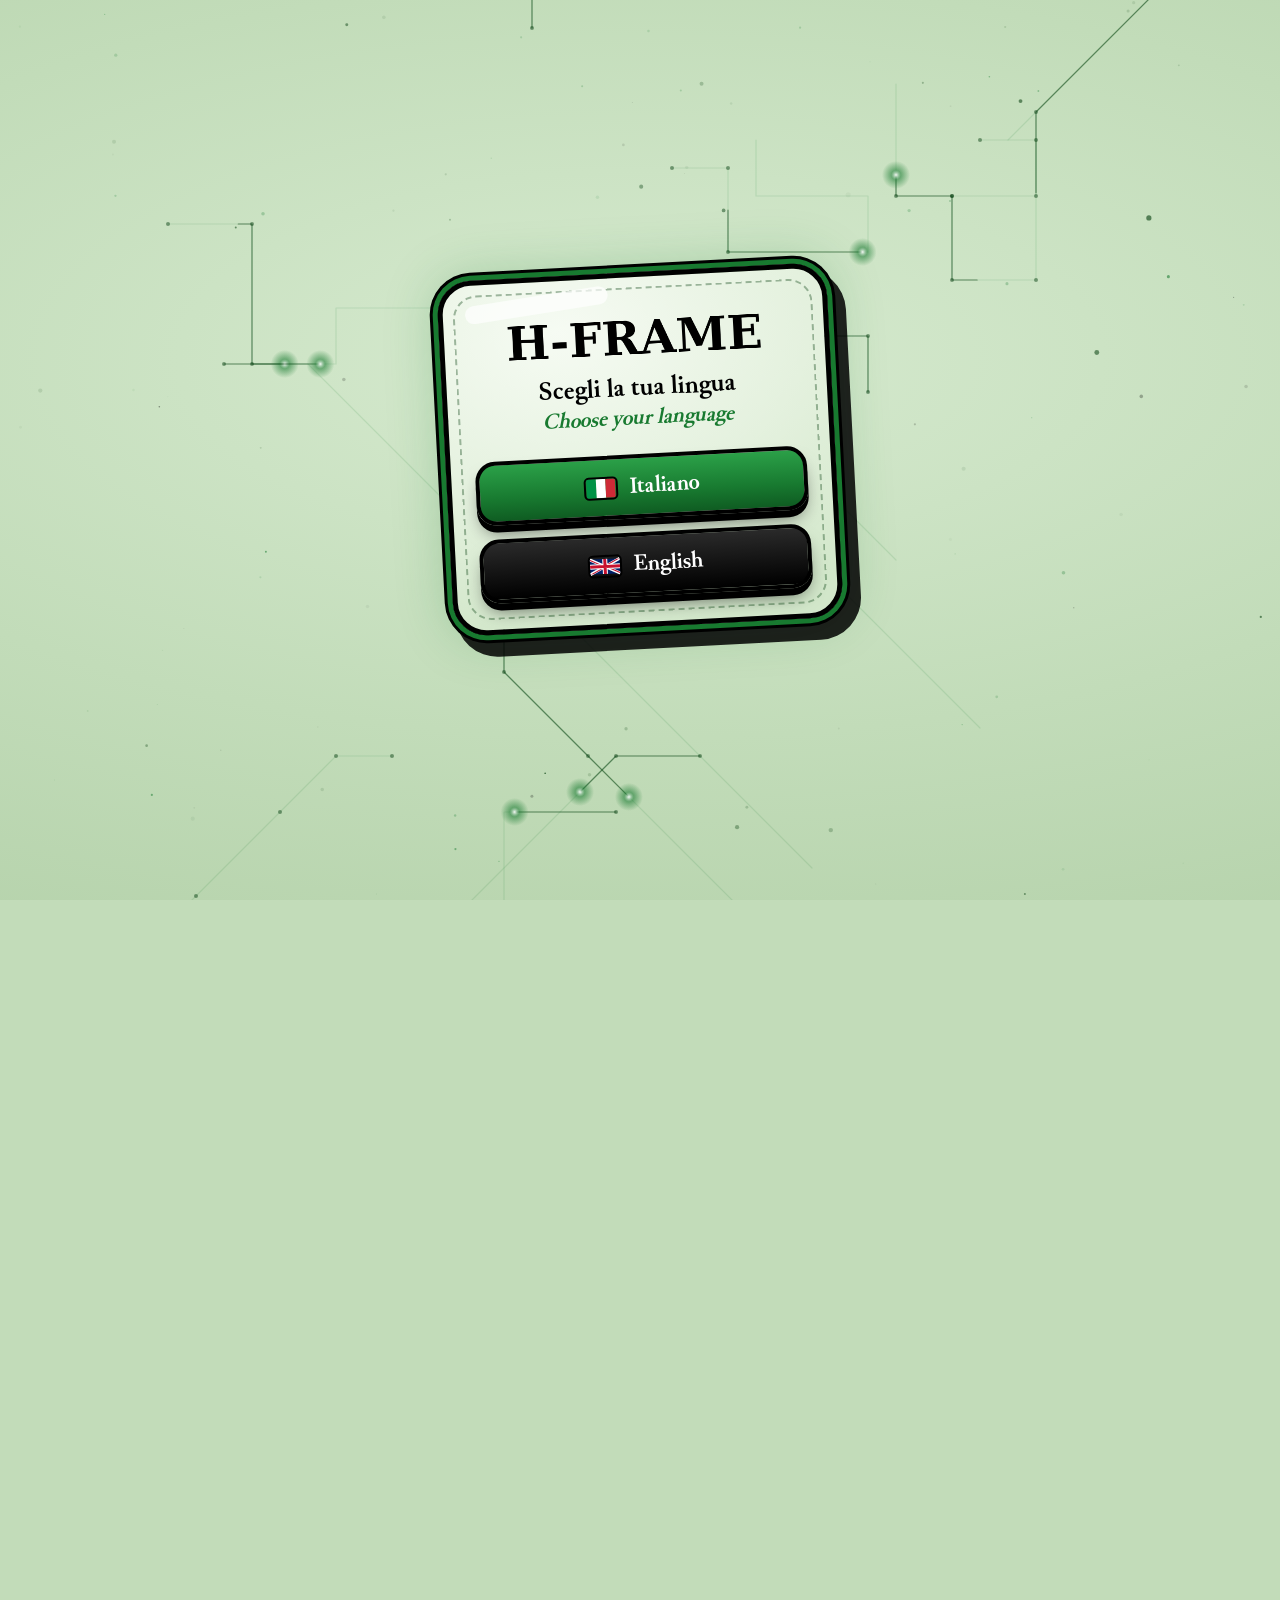
==== index.html @ c76670e6 "Absolute og:image for social previews" ====
<!doctype html>
<html lang="it">
<head>
<meta charset="utf-8">
<meta name="viewport" content="width=device-width, initial-scale=1, viewport-fit=cover">
<title>H-FRAME · AI &amp; Cybersecurity Club · H-FARM College</title>
<meta name="description" content="H-FRAME è il club studentesco di H-FARM College dedicato ad AI e Cybersecurity. Iscriviti, entra nel gruppo e seguici.">
<meta name="theme-color" content="#C2DCB9">
<meta property="og:title" content="H-FRAME · AI & Cybersecurity Club">
<meta property="og:description" content="Il club studentesco di H-FARM College per AI e Cybersecurity.">
<meta property="og:image" content="https://gudamee.github.io/h-frame/assets/og-v4.png">
<meta property="og:url" content="https://gudamee.github.io/h-frame/">
<meta property="og:type" content="website">
<meta name="twitter:card" content="summary_large_image">
<link rel="icon" href="assets/favicon-v4.png">
<link rel="apple-touch-icon" href="assets/apple-touch-icon-v4.png">
<link rel="preload" href="assets/fonts/JunicodeVF-Roman-latin.woff2" as="font" type="font/woff2" crossorigin>
<link rel="preload" href="assets/fonts/Silkscreen-Bold.woff2" as="font" type="font/woff2" crossorigin>
<link rel="preload" href="assets/fonts/DejaVuSerif-Bold-sub.woff2" as="font" type="font/woff2" crossorigin>
<link rel="stylesheet" href="assets/style.css">
<script src="config.js"></script>
<script src="i18n.js"></script>
<script>/* evita il flash: sceglie subito se mostrare il badge lingua */
(function(){var l=null;try{l=localStorage.getItem("hframe-lang")}catch(e){}
var q=new URLSearchParams(location.search).get("lang");if(q==="it"||q==="en")l=q;
var d=document.documentElement;if(l==="it"||l==="en"){d.lang=l;d.dataset.lang=l}else{d.classList.add("intro")}})();</script>
</head>
<body>
<canvas id="bg" aria-hidden="true"></canvas>
<div class="progress" aria-hidden="true"><span></span></div>

<!-- Intro: badge scelta lingua (solo alla prima visita) -->
<div class="intro-layer" id="intro" role="dialog" aria-modal="true" aria-labelledby="introTitle">
  <div class="badge-wrap">
    <div class="badge">
      <img class="badge-logo" src="assets/hframe-logo-v4.png" alt="H-FRAME" width="2048" height="316">
      <p class="badge-title" id="introTitle"><span>Scegli la tua lingua</span><span class="slash">/</span><span lang="en">Choose your language</span></p>
      <div class="badge-btns">
        <button type="button" class="pick" data-pick="it"><svg class="flag" viewBox="0 0 3 2" aria-hidden="true"><rect width="1" height="2" fill="#009246"/><rect x="1" width="1" height="2" fill="#fff"/><rect x="2" width="1" height="2" fill="#CE2B37"/></svg><span>Italiano</span></button>
        <button type="button" class="pick" data-pick="en" lang="en"><svg class="flag" viewBox="0 0 60 30" aria-hidden="true"><clipPath id="gbc"><path d="M30,15h30v15zv15h-30zh-30v-15zv-15h30z"/></clipPath><path d="M0,0v30h60v-30z" fill="#012169"/><path d="M0,0 60,30M60,0 0,30" stroke="#fff" stroke-width="6"/><path d="M0,0 60,30M60,0 0,30" clip-path="url(#gbc)" stroke="#C8102E" stroke-width="4"/><path d="M30,0v30M0,15h60" stroke="#fff" stroke-width="10"/><path d="M30,0v30M0,15h60" stroke="#C8102E" stroke-width="6"/></svg><span>English</span></button>
      </div>
    </div>
  </div>
</div>

<!-- Toggle lingua sempre disponibile -->
<div class="lang-toggle" role="group" data-i18n-attr="aria-label:toggleLabel" aria-label="Lingua">
  <button type="button" data-set="it" aria-label="Italiano">IT</button>
  <button type="button" data-set="en" aria-label="English">EN</button>
</div>

<!-- Hero: logo grande; scorrendo si dissolve a pixel + fade + zoom (disegnato nel canvas da JS) -->
<div class="hero-stage" aria-hidden="true">
  <div class="logo-glow"></div>
  <canvas class="banner-cv"></canvas>
  <div class="logo-frame"><span class="corner tl"></span><span class="corner tr"></span><span class="corner bl"></span><span class="corner br"></span></div>
</div>

<main>
  <!-- 1. HERO -->
  <section class="hero" id="top">
    <h1 class="sr-only" aria-label="H-FRAME">H-FRAME</h1>
    <div class="hero-meta">
      <p class="hero-tag" data-i18n="heroTag"><span>AI</span><i>&amp;</i><span>Cybersecurity</span></p>
      <p class="hero-sub" data-i18n="heroSub">Club studentesco · H-FARM College</p>
    </div>
    <a class="scroll-hint" href="#cose">
      <span data-i18n="scroll">scorri</span>
      <span class="mouse"><span class="wheel"></span></span>
    </a>
  </section>

  <!-- 2. EPOCHE: momento a schermo intero, guidato dallo scroll -->
  <section class="eras" id="epoche" aria-labelledby="erasTitle">
    <div class="eras-pin">
      <div class="eras-glow" aria-hidden="true"></div>
      <div class="era-ticker" aria-hidden="true">
        <span class="era-label"></span>
      </div>
      <h2 class="eras-title" id="erasTitle">
        <span class="eras-lead" data-eras="lead"></span>
        <span class="eras-punch" data-eras="punch"></span>
      </h2>
      <ol class="era-dots" aria-hidden="true"></ol>
    </div>
  </section>

  <!-- Nastro in movimento -->
  <div class="marquee" aria-hidden="true">
    <div class="marquee-track"></div>
  </div>

  <!-- 3. COS'È -->
  <section class="about" id="cose">
    <p class="kicker reveal" data-i18n="kicker1">01 — Cos'è H-FRAME</p>
    <p class="words" data-words data-i18n="about1">
      H-FRAME è il club studentesco di H-FARM College dedicato a <em>AI</em> e <em>Cybersecurity</em>.
    </p>
    <p class="words small" data-words data-i18n="about2">
      Spieghiamo l'intelligenza artificiale in modo semplice, organizziamo workshop con professionisti e aziende e ti aiutiamo a usare strumenti come <em>Cursor</em> e <em>Claude&nbsp;Code</em>.
    </p>
  </section>

  <!-- 4. LINK -->
  <section class="links" id="links">
    <p class="kicker reveal" data-i18n="kicker2">02 — Entra in H-FRAME</p>
    <h2 class="links-title reveal" data-i18n="linksTitle">Tutto quello che ti serve,<br><span>in un tap.</span></h2>
    <nav class="btns" data-i18n-attr="aria-label:navLabel" aria-label="Link H-FRAME">
      <a class="btn b-form primary" data-link="form" href="#form" target="_blank" rel="noopener">
        <span class="ico"><svg viewBox="0 0 24 24"><path d="M8 3h8l1 2h2a1 1 0 0 1 1 1v14a1 1 0 0 1-1 1H5a1 1 0 0 1-1-1V6a1 1 0 0 1 1-1h2l1-2Z"/><path d="M8 11h8M8 15h5"/></svg></span>
        <span class="txt"><strong data-i18n="formT">Compila il form</strong><small data-i18n="formS">Iscriviti al club</small></span>
        <span class="arr">→</span>
      </a>
      <a class="btn b-wa" data-link="whatsapp" href="#whatsapp" target="_blank" rel="noopener">
        <span class="ico"><svg viewBox="0 0 24 24" class="fill"><path d="M12 2.2a9.8 9.8 0 0 0-8.4 14.9L2.2 21.8l4.8-1.3A9.8 9.8 0 1 0 12 2.2Zm0 17.8a8 8 0 0 1-4.1-1.1l-.3-.2-2.9.8.8-2.8-.2-.3A8 8 0 1 1 12 20Zm4.4-6c-.2-.1-1.4-.7-1.7-.8-.2-.1-.4-.1-.5.1l-.8.9c-.1.2-.3.2-.5.1a6.6 6.6 0 0 1-3.3-2.9c-.2-.4.2-.4.7-1.3.1-.2 0-.3 0-.4l-.8-1.8c-.2-.5-.4-.4-.5-.4h-.5a.9.9 0 0 0-.7.3 2.8 2.8 0 0 0-.9 2.1 4.9 4.9 0 0 0 1 2.6 11.2 11.2 0 0 0 4.3 3.8c1.6.7 2.2.7 3 .6a2.6 2.6 0 0 0 1.7-1.2 2.1 2.1 0 0 0 .1-1.2c0-.1-.2-.2-.4-.3Z"/></svg></span>
        <span class="txt"><strong data-i18n="waT">Entra nel gruppo WhatsApp</strong><small data-i18n="waS">Novità, eventi e workshop</small></span>
        <span class="arr">→</span>
      </a>
      <a class="btn b-ig" data-link="instagram" href="#instagram" target="_blank" rel="noopener">
        <span class="ico"><svg viewBox="0 0 24 24"><rect x="3.5" y="3.5" width="17" height="17" rx="5"/><circle cx="12" cy="12" r="4"/><circle cx="17.2" cy="6.8" r=".9" class="dot"/></svg></span>
        <span class="txt"><strong data-i18n="igT">Seguici su Instagram</strong><small data-i18n="igS">Contenuti su AI e cyber</small></span>
        <span class="arr">→</span>
      </a>
      <a class="btn b-tt" data-link="tiktok" href="#tiktok" target="_blank" rel="noopener">
        <span class="ico"><svg viewBox="0 0 24 24" class="fill tt-logo"><path class="c" d="M16.6 5.82A4.28 4.28 0 0 1 15.54 3h-3.09v12.4a2.59 2.59 0 0 1-2.59 2.5c-1.42 0-2.6-1.16-2.6-2.6 0-1.72 1.66-3.01 3.37-2.48V9.66c-3.45-.46-6.47 2.22-6.47 5.64 0 3.33 2.76 5.7 5.69 5.7 3.14 0 5.69-2.55 5.69-5.7V9.01a7.35 7.35 0 0 0 4.3 1.38V7.3s-1.88.09-3.24-1.48Z" transform="translate(-1 -1)"/><path class="m" d="M16.6 5.82A4.28 4.28 0 0 1 15.54 3h-3.09v12.4a2.59 2.59 0 0 1-2.59 2.5c-1.42 0-2.6-1.16-2.6-2.6 0-1.72 1.66-3.01 3.37-2.48V9.66c-3.45-.46-6.47 2.22-6.47 5.64 0 3.33 2.76 5.7 5.69 5.7 3.14 0 5.69-2.55 5.69-5.7V9.01a7.35 7.35 0 0 0 4.3 1.38V7.3s-1.88.09-3.24-1.48Z" transform="translate(1 1)"/><path class="w" d="M16.6 5.82A4.28 4.28 0 0 1 15.54 3h-3.09v12.4a2.59 2.59 0 0 1-2.59 2.5c-1.42 0-2.6-1.16-2.6-2.6 0-1.72 1.66-3.01 3.37-2.48V9.66c-3.45-.46-6.47 2.22-6.47 5.64 0 3.33 2.76 5.7 5.69 5.7 3.14 0 5.69-2.55 5.69-5.7V9.01a7.35 7.35 0 0 0 4.3 1.38V7.3s-1.88.09-3.24-1.48Z"/></svg></span>
        <span class="txt"><strong data-i18n="ttT">Seguici su TikTok</strong><small data-i18n="ttS">Video brevi su AI e cyber</small></span>
        <span class="arr">→</span>
      </a>
      <a class="btn b-pr" data-link="presentazione" href="#presentazione" target="_blank" rel="noopener">
        <span class="ico"><svg viewBox="0 0 24 24"><rect x="3" y="4" width="18" height="12" rx="1.5"/><path d="M12 16v4M8 20h8M7 12l3-3 2 2 4-4"/></svg></span>
        <span class="txt"><strong data-i18n="prT">Presentazione del club</strong><small data-i18n="prS">Disponibile in <b class="lang">IT</b> / <b class="lang">EN</b></small></span>
        <span class="arr">→</span>
      </a>
    </nav>
  </section>
</main>

<footer class="foot">
  <img class="foot-mark" src="assets/hframe-logo-v4.png" alt="H-FRAME" width="2048" height="316" loading="lazy">
  <p data-i18n="footer">Club studentesco di AI &amp; Cybersecurity · H-FARM College</p>
  <p class="tiny">© <span id="y"></span> H-FRAME</p>
</footer>

<script src="assets/main.js"></script>
</body>
</html>
---- assets/style.css ----
/* =====================================================================
   H-FRAME — brand: logo nero su verde chiarissimo #C2DCB9
   Accenti: verde #187A30, verde scuro #003A0A, salvia #88B884, nero.
   ===================================================================== */
:root{
  /* riga verde */
  --white:#FFFFFF; --sage-l:#C3DCB8; --sage:#88B884; --green:#187A30; --green-d:#003A0A; --black:#000000;
  /* riga indaco */
  --lav:#BABDD6; --peri:#686B98; --indigo:#494B75; --navy:#23254E;   /* indaco (usato per il pulsante Form) */
  --navy-d:#0F1031; --ink:#02020F;
  --indigo-brand:#343A78; --navy-brand:#11143C; /* indaco/navy del brief */
  --bg:#C2DCB9; --bg-l:#D6EACF; --ink-txt:#000000;
  --p:0;              /* 0 → 1 mentre il logo dell'hero sparisce (aggiornato da JS) */
  --ease:cubic-bezier(.2,.8,.2,1);
  --serif:"Junicode",Georgia,"Times New Roman",serif;
  --pixel:"Silkscreen","Courier New",monospace;
}
@font-face{font-family:"Junicode";src:url(fonts/JunicodeVF-Roman-latin.woff2) format("woff2");font-weight:300 700;font-stretch:75% 125%;font-display:swap}
@font-face{font-family:"Silkscreen";src:url(fonts/Silkscreen-Regular.woff2) format("woff2");font-weight:400;font-display:swap}
@font-face{font-family:"HFrame Serif";src:url(fonts/DejaVuSerif-Bold-sub.woff2) format("woff2");font-weight:700;font-display:block}
@font-face{font-family:"Silkscreen";src:url(fonts/Silkscreen-Bold.woff2) format("woff2");font-weight:700;font-display:swap}

*{box-sizing:border-box;margin:0;padding:0}
html{-webkit-text-size-adjust:100%;overflow-x:clip}
body{font-family:var(--serif);color:#000;background:var(--bg);overflow-x:clip;-webkit-font-smoothing:antialiased}
.sr-only{position:absolute;width:1px;height:1px;overflow:hidden;clip:rect(0 0 0 0)}
a{color:inherit;text-decoration:none}
.wordmark{font-family:var(--pixel);font-weight:700;letter-spacing:0;line-height:1}

/* ---------- sfondo animato ---------- */
#bg{position:fixed;inset:0;width:100%;height:100%;z-index:0;display:block;
  background:radial-gradient(120% 70% at 50% 40%,var(--bg-l) 0%,var(--bg) 60%,#B6D3AC 100%)}
.progress{position:fixed;top:0;left:0;right:0;height:3px;z-index:50;background:rgba(0,58,10,.12)}
.progress span{display:block;height:100%;width:100%;transform-origin:0 50%;transform:scaleX(0);
  background:linear-gradient(90deg,#000,var(--green-d),var(--green));box-shadow:0 0 10px rgba(24,122,48,.6)}

/* ---------- hero: logo ---------- */
.hero-stage{position:fixed;inset:0;z-index:2;pointer-events:none;overflow:hidden;visibility:visible}
.banner-cv{position:absolute;inset:0;width:100%;height:100%;display:block}
.logo-glow{position:absolute;left:50%;top:45%;width:min(110vw,1200px);aspect-ratio:2.4;translate:-50% -50%;border-radius:50%;
  background:radial-gradient(closest-side,rgba(255,255,255,.85),rgba(255,255,255,.35) 45%,rgba(136,184,132,0) 75%);
  opacity:calc(1 - var(--p) * 1.3);animation:pulse 4s ease-in-out infinite}
@keyframes pulse{0%,100%{scale:.92}50%{scale:1.06}}
.logo-frame{position:absolute;opacity:calc(1 - var(--p) * 1.6)}
.corner{position:absolute;width:clamp(18px,4vw,44px);aspect-ratio:1;border:0 solid #000;animation:cornerIn 1.2s var(--ease) both}
.corner.tl{top:0;left:0;border-top-width:3px;border-left-width:3px}
.corner.tr{top:0;right:0;border-top-width:3px;border-right-width:3px}
.corner.bl{bottom:0;left:0;border-bottom-width:3px;border-left-width:3px}
.corner.br{bottom:0;right:0;border-bottom-width:3px;border-right-width:3px}
@keyframes cornerIn{from{opacity:0;scale:1.8}to{opacity:1;scale:1}}

main,footer{position:relative;z-index:3}

/* ---------- hero ---------- */
.hero{position:relative;height:100svh;min-height:560px;display:flex;flex-direction:column;align-items:center;justify-content:flex-end;
  padding:0 24px calc(28px + env(safe-area-inset-bottom));text-align:center}
.hero-meta{position:absolute;left:0;right:0;top:calc(45% + var(--word-h, 40px) / 2 + var(--frame-pad, 16px) + 22px);
  opacity:calc(1 - var(--p) * 4);padding:0 16px}
.hero-tag{font-family:var(--pixel);font-weight:700;font-size:clamp(13px,3.6vw,18px);letter-spacing:.12em;text-transform:uppercase;
  display:flex;gap:.6em;justify-content:center;animation:fadeUp 1s .5s var(--ease) backwards}
.hero-tag i{font-style:normal;color:var(--green)}
.hero-sub{margin-top:8px;font-size:clamp(15px,4vw,18px);color:#1C2B18;animation:fadeUp 1s .7s var(--ease) backwards}
@keyframes fadeUp{from{opacity:0;transform:translateY(18px)}to{opacity:1;transform:none}}
.scroll-hint{display:flex;flex-direction:column;align-items:center;gap:10px;font-family:var(--pixel);font-size:12px;letter-spacing:.2em;
  text-transform:uppercase;color:#000;
  opacity:calc(1 - var(--p) * 6);animation:fadeUp 1s 1.2s backwards}
.mouse{width:22px;height:34px;border:2px solid #000;border-radius:12px;position:relative}
.wheel{position:absolute;left:50%;top:6px;width:3px;height:7px;margin-left:-1.5px;border-radius:2px;background:var(--green);animation:wheel 1.6s ease-in-out infinite}
@keyframes wheel{0%{opacity:0;transform:translateY(-3px)}30%{opacity:1}100%{opacity:0;transform:translateY(10px)}}

/* ---------- epoche (momento a schermo intero) ---------- */
.eras{position:relative;height:220vh;--e:0;--in:0}
.eras-pin{position:sticky;top:0;height:100svh;display:flex;flex-direction:column;justify-content:center;align-items:center;
  padding:80px 22px 60px;text-align:center;overflow:hidden}
.eras-glow{position:absolute;left:50%;top:50%;width:150vmax;height:150vmax;translate:-50% -50%;pointer-events:none;z-index:-1;
  background:radial-gradient(closest-side,rgba(255,255,255,calc(.35 + var(--e) * .4)),rgba(136,184,132,calc(.15 + var(--e) * .35)) 40%,rgba(136,184,132,0) 70%);
  scale:calc(.5 + var(--e) * .7);opacity:var(--in)}
.era-ticker{height:44px;margin-bottom:clamp(18px,4vh,40px);display:grid;place-items:center;perspective:400px;opacity:var(--in)}
.era-label{display:inline-block;font-family:var(--pixel);font-weight:700;font-size:clamp(13px,3.6vw,18px);letter-spacing:.06em;text-transform:uppercase;
  padding:10px 16px;border:2px solid #000;border-radius:999px;color:#000;background:rgba(255,255,255,.45)}
.era-label.flip{animation:eraFlip .5s var(--ease)}
@keyframes eraFlip{from{transform:rotateX(-90deg) translateY(10px);opacity:0}to{transform:none;opacity:1}}
.era-label.now{color:#fff;background:var(--green);border-color:#000;
  box-shadow:0 0 0 4px rgba(24,122,48,.25),0 0 36px rgba(24,122,48,.7);animation:eraFlip .5s var(--ease),nowPulse 1.6s .5s ease-in-out infinite}
@keyframes nowPulse{50%{box-shadow:0 0 0 8px rgba(24,122,48,.15),0 0 56px rgba(24,122,48,.95)}}
.eras-title{display:flex;flex-direction:column;gap:clamp(10px,2.5vh,26px);max-width:1100px;font-weight:700}
.eras-lead{font-size:clamp(44px,12.4vw,112px);line-height:1;letter-spacing:-.015em;color:#000}
.eras-punch{font-family:var(--pixel);font-size:clamp(34px,10.5vw,104px);line-height:1;color:var(--green);
  text-shadow:3px 3px 0 #000,0 0 30px rgba(24,122,48,.55)}
.ew{display:inline-block;--t:0}
.ew>span{display:inline-block;opacity:calc(.06 + var(--t) * .94);
  transform:translateY(calc((1 - var(--t)) * .45em)) scale(calc(.85 + var(--t) * .15));transform-origin:50% 100%}
.ew.pw>span{transform:translateY(calc((1 - var(--t)) * .3em)) scale(calc(1.6 - var(--t) * .6))}
.era-dots{list-style:none;display:flex;gap:10px;margin-top:clamp(26px,6vh,56px);opacity:var(--in)}
.era-dots li{width:10px;height:10px;border-radius:2px;background:rgba(0,0,0,.15);transition:background .3s,transform .3s,box-shadow .3s}
.era-dots li.on{background:var(--green)}
.era-dots li.cur{transform:scale(1.4);box-shadow:0 0 12px var(--green)}
.era-dots li.now.on{background:#000;box-shadow:0 0 16px var(--green)}

/* ---------- marquee ---------- */
.marquee{overflow:hidden;border-block:2px solid var(--green);background:#000;
  padding:14px 0;transform:rotate(-3deg) scale(1.08);margin:6vh 0;
  box-shadow:0 12px 30px -10px rgba(0,58,10,.5)}
.marquee-track{display:flex;width:max-content;gap:22px;align-items:center;will-change:transform;
  font-family:var(--pixel);font-weight:700;font-size:clamp(18px,5.2vw,34px);letter-spacing:.02em;color:var(--bg);
  text-shadow:0 0 14px rgba(136,184,132,.45)}
.marquee-track span.o{color:transparent;-webkit-text-stroke:1.2px var(--sage);text-shadow:none}
.marquee-track b{font-size:.5em;color:var(--sage)}

/* ---------- sezioni ---------- */
.about,.links{max-width:760px;margin:0 auto;padding:12vh 24px}
.about{min-height:100svh;display:flex;flex-direction:column;justify-content:center;gap:28px}
.kicker{font-family:var(--pixel);font-size:12px;letter-spacing:.08em;text-transform:uppercase;color:var(--green-d);font-weight:700}
.words{font-size:clamp(30px,8.4vw,54px);line-height:1.12;font-weight:700;letter-spacing:-.005em}
.words.small{font-size:clamp(21px,5.6vw,30px);font-weight:400;line-height:1.4;color:#1C2B18}
.words .w{display:inline-block;opacity:.12;transform:translateY(.25em);
  transition:opacity .3s var(--ease),transform .35s var(--ease),filter .3s var(--ease),color .3s}
.words .w.on{opacity:1;transform:none}
.words em{font-style:normal}
.words .w.g{color:var(--green);font-style:italic}
.motto{margin-top:8px;padding-left:16px;border-left:3px solid var(--green);font-size:clamp(18px,4.8vw,24px);color:var(--lav)}
.motto strong{color:var(--sage-l);font-weight:700}

.reveal{opacity:0;transform:translateY(24px);transition:opacity .55s var(--ease),transform .55s var(--ease)}
.reveal.in{opacity:1;transform:none}

.links{min-height:100svh;padding-bottom:10vh}
.links-title{font-size:clamp(34px,9.4vw,60px);line-height:1.04;font-weight:700;margin:14px 0 32px}
.links-title span{font-style:italic;background:linear-gradient(100deg,var(--green-d),var(--green) 40%,#3FA35A 50%,var(--green) 60%,var(--green-d));
  -webkit-background-clip:text;background-clip:text;color:transparent;background-size:200% 100%;animation:shine 4s linear infinite}
@keyframes shine{to{background-position:-200% 0}}

.btns{display:grid;gap:14px}
.btn{position:relative;overflow:hidden;display:flex;align-items:center;gap:16px;min-height:84px;padding:16px 20px;
  border-radius:18px;border:1.5px solid rgba(136,184,132,.55);
  background:linear-gradient(135deg,rgba(73,75,117,.8),rgba(35,37,78,.85));
  
  box-shadow:0 12px 26px -14px rgba(0,30,5,.55);
  opacity:0;transform:translate3d(0,50px,0) rotateX(18deg) scale(.96);transform-origin:50% 100%;
  transition:opacity .55s var(--ease),transform .55s var(--ease),border-color .3s,background .3s,box-shadow .3s;
  -webkit-tap-highlight-color:transparent;isolation:isolate}
.btn.in{opacity:1;transform:translate3d(0,0,0) rotateX(0) scale(1)}
.btn::before{content:"";position:absolute;inset:0;z-index:-1;
  background:linear-gradient(110deg,transparent 30%,rgba(195,220,184,.3) 50%,transparent 70%);
  transform:translateX(-120%);transition:transform .9s var(--ease)}
.btn.in::before{animation:sweep 1.1s .2s var(--ease) both}
@keyframes sweep{from{transform:translateX(-120%)}to{transform:translateX(120%)}}
.btn:hover,.btn:focus-visible{border-color:var(--sage-l);box-shadow:0 18px 40px -14px rgba(136,184,132,.55),inset 0 1px 0 rgba(195,220,184,.3);outline:none}
.btn:hover::before{transform:translateX(120%)}
.btn:active{transform:scale(.97)!important;transition-duration:.12s}
.btn.primary{background:linear-gradient(135deg,#21933D,var(--green) 55%,#0F5C22);color:var(--white);border-color:var(--sage)}
.btn.primary .ico{background:var(--white);color:var(--green)}
.btn.primary small{color:rgba(255,255,255,.85)}
.btn.primary .arr{color:var(--white)}
.ico{flex:none;width:50px;height:50px;border-radius:14px;display:grid;place-items:center;background:rgba(136,184,132,.16);color:var(--sage-l);
  transition:transform .4s var(--ease)}
.ico svg{width:26px;height:26px;fill:none;stroke:currentColor;stroke-width:1.8;stroke-linecap:round;stroke-linejoin:round}
.btn:hover .ico{transform:rotate(-8deg) scale(1.08)}
.txt{flex:1;display:flex;flex-direction:column;gap:2px;min-width:0}
.txt strong{font-size:clamp(18px,4.9vw,22px);font-weight:700;line-height:1.15}
.txt small{font-size:14.5px;color:var(--lav)}
.lang{display:inline-block;padding:0 6px;border:1px solid currentColor;border-radius:5px;font-family:var(--pixel);font-size:10px;font-weight:700;color:inherit;line-height:16px}
.arr{font-size:22px;color:var(--sage-l);transition:transform .35s var(--ease)}
.btn:hover .arr{transform:translateX(6px)}
.ripple{position:absolute;border-radius:50%;pointer-events:none;background:rgba(195,220,184,.45);transform:scale(0);animation:ripple .7s ease-out forwards;z-index:-1}
@keyframes ripple{to{transform:scale(4);opacity:0}}

/* ---------- identità colore dei 5 pulsanti ---------- */
.ico svg.fill{fill:currentColor;stroke:none}
.ico svg .dot{fill:currentColor}
.btn.b-form,.btn.b-wa,.btn.b-ig,.btn.b-tt,.btn.b-pr{backdrop-filter:none;-webkit-backdrop-filter:none}
/* Form: navy profondo, testo bianco */
.btn.b-form{background:linear-gradient(135deg,#34387A,#23254E 55%,#15173A);color:#fff;border-color:#000}
.btn.b-form .ico{background:#fff;color:#23254E}
.btn.b-form small{color:rgba(255,255,255,.85)}
.btn.b-form .arr{color:#fff}
/* WhatsApp: verde WhatsApp, testo scuro */
.btn.b-wa{background:linear-gradient(135deg,#3BE07A,#25D366 55%,#1DB954);color:#062A14;border-color:#0B4A22}
.btn.b-wa .ico{background:#062A14;color:#25D366}
.btn.b-wa small{color:rgba(6,42,20,.8)}
.btn.b-wa .arr{color:#062A14}
.btn.b-wa:hover,.btn.b-wa:focus-visible{border-color:#000;box-shadow:0 18px 40px -14px rgba(37,211,102,.7)}
/* Instagram: gradiente ufficiale */
.btn.b-ig{background:linear-gradient(120deg,#F58529,#DD2A7B 50%,#8134AF);color:#fff;border-color:#5E1F80}
.btn.b-ig strong,.btn.b-ig small{text-shadow:0 1px 3px rgba(0,0,0,.35)}
.btn.b-ig .ico{background:rgba(255,255,255,.95);color:#DD2A7B}
.btn.b-ig small{color:#fff}
.btn.b-ig .arr{color:#fff}
.btn.b-ig:hover,.btn.b-ig:focus-visible{border-color:#000;box-shadow:0 18px 40px -14px rgba(221,42,123,.75)}
/* TikTok: nero con accenti ciano/rosa sfalsati */
.btn.b-tt{background:#000;color:#fff;border-color:#000;box-shadow:-3px -3px 0 #25F4EE,3px 3px 0 #FE2C55,0 14px 30px -12px rgba(0,0,0,.8)}
.btn.b-tt strong{text-shadow:-1.5px -1px 0 #25F4EE,1.5px 1px 0 #FE2C55}
.btn.b-tt small{color:rgba(255,255,255,.75)}
.btn.b-tt .ico{background:#121212;color:#fff}
.btn.b-tt .arr{color:#fff;text-shadow:-1.5px 0 #25F4EE,1.5px 0 #FE2C55}
.tt-logo .c{fill:#25F4EE}.tt-logo .m{fill:#FE2C55}.tt-logo .w{fill:#fff}
.btn.b-tt:hover,.btn.b-tt:focus-visible{border-color:#000;box-shadow:-5px -5px 0 #25F4EE,5px 5px 0 #FE2C55,0 18px 36px -12px rgba(0,0,0,.9)}
.btn.b-tt::before{background:linear-gradient(110deg,transparent 30%,rgba(37,244,238,.22) 45%,rgba(254,44,85,.22) 55%,transparent 70%)}
/* Presentazione: terracotta, testo bianco */
.btn.b-pr{background:linear-gradient(135deg,#E2725B,#C9553E 55%,#A9412D);color:#fff;border-color:#6E2618}
.btn.b-pr strong,.btn.b-pr small{text-shadow:0 1px 2px rgba(60,15,5,.35)}
.btn.b-pr .ico{background:#fff;color:#B9472F}
.btn.b-pr small{color:#fff}
.btn.b-pr .lang{color:#fff}
.btn.b-pr .arr{color:#fff}
.btn.b-pr:hover,.btn.b-pr:focus-visible{border-color:#000;box-shadow:0 18px 40px -14px rgba(169,65,45,.75)}
.btn.b-form:hover,.btn.b-form:focus-visible{border-color:#000;box-shadow:0 18px 40px -14px rgba(35,37,78,.8)}
.btn.b-ig::before,.btn.b-wa::before,.btn.b-pr::before,.btn.b-form::before{background:linear-gradient(110deg,transparent 30%,rgba(255,255,255,.35) 50%,transparent 70%)}
.btns .ripple{background:rgba(255,255,255,.45)}
.btn.b-wa,.btn.b-pr,.btn.b-form,.btn.b-ig{border-width:2px}
@media (min-width:900px){.btn.b-pr{grid-column:1 / -1}}

/* ---------- footer ---------- */
.foot{text-align:center;padding:48px 24px calc(40px + env(safe-area-inset-bottom));border-top:2px solid #000;
  background:rgba(255,255,255,.25)}
.foot-mark{display:block;width:170px;height:auto;margin:0 auto 14px}
.foot p{font-size:14px;letter-spacing:.06em;color:#1C2B18}
.foot .tiny{margin-top:6px;font-size:12px;opacity:.75}

@media (min-width:900px){
  .btns{grid-template-columns:1fr 1fr;gap:18px}
  .btn{min-height:110px}
  .about,.links{max-width:960px}
}

/* ---------- intro: badge lingua ---------- */
html.intro{overflow:hidden}
html.intro body{overflow:hidden;touch-action:none}
html.intro .hero-stage,html.intro main,html.intro footer,html.intro .progress,html.intro .lang-toggle{opacity:0}
html.intro .hero-stage *,html.intro .hero *{animation-play-state:paused!important}
.hero-stage,main,footer,.progress{transition:opacity .9s var(--ease)}
.intro-layer{position:fixed;inset:0;z-index:100;display:none;place-items:center;padding:24px;
  background:transparent}
html.intro .intro-layer{display:grid}
.intro-layer.out{pointer-events:none;animation:layerOut .9s .25s ease forwards}
@keyframes layerOut{to{opacity:0}}
.badge-wrap{animation:badgeIn 1.15s cubic-bezier(.2,.9,.25,1) both}
.badge{position:relative;width:min(84vw,390px);padding:30px 24px 26px;text-align:center;
  background:radial-gradient(120% 90% at 30% 15%,#F6FBF3,#E4F1DE 55%,#D2E7CA);
  border:5px solid #000;border-radius:34px;
  box-shadow:0 0 0 5px var(--green),0 0 0 8px #000,10px 14px 0 8px rgba(0,0,0,.85),0 0 50px 4px rgba(24,122,48,.25);
  rotate:-3deg;animation:wobble 3.2s 1.15s ease-in-out infinite}
.badge::before{content:"";position:absolute;inset:10px;border:2px dashed rgba(0,58,10,.35);border-radius:24px;pointer-events:none}
.badge::after{content:"";position:absolute;top:14px;left:22px;width:38%;height:18px;border-radius:20px;background:rgba(255,255,255,.7);rotate:-6deg}
.badge-logo{display:block;width:78%;height:auto;margin:10px auto 18px}
.badge-title{display:flex;flex-direction:column;gap:2px;margin-bottom:22px;font-weight:700;line-height:1.15;
  font-size:clamp(22px,6vw,26px);color:#000}
.badge-title .slash{display:none}
.badge-title span[lang]{color:var(--green);font-style:italic;font-size:.85em}
.badge-btns{display:grid;gap:14px}
.pick{appearance:none;font:inherit;cursor:pointer;display:flex;align-items:center;justify-content:center;gap:12px;
  min-height:64px;padding:12px 18px;border-radius:20px;border:4px solid var(--black);
  background:linear-gradient(180deg,#2BA048,var(--green) 60%,#0F5C22);color:var(--white);
  font-family:var(--serif);font-weight:700;font-size:23px;box-shadow:0 7px 0 var(--black),0 12px 18px -6px rgba(0,0,0,.6);
  transition:transform .15s,box-shadow .15s;-webkit-tap-highlight-color:transparent}
.pick:nth-child(2){background:linear-gradient(180deg,#2A2A2A,#000);color:#fff}
.pick:hover{transform:translateY(-2px) rotate(-1deg);box-shadow:0 9px 0 var(--black),0 16px 22px -6px rgba(0,0,0,.6)}
.pick:active,.pick.chosen{transform:translateY(6px);box-shadow:0 1px 0 var(--black),0 4px 8px -4px rgba(0,0,0,.6)}
.pick:focus-visible{outline:3px solid var(--green);outline-offset:4px}
.flag{width:34px;height:23px;border-radius:5px;border:2.5px solid var(--black);flex:none}
@keyframes badgeIn{
  0%{transform:translateX(-130vw) rotate(-28deg) scale(.85)}
  55%{transform:translateX(7vw) rotate(9deg) scale(1.04)}
  72%{transform:translateX(-3vw) rotate(-6deg) scale(.98)}
  86%{transform:translateX(1vw) rotate(3deg) scale(1.01)}
  100%{transform:translateX(0) rotate(0) scale(1)}}
@keyframes wobble{0%,100%{rotate:-3deg;translate:0 0}25%{rotate:-1deg;translate:0 -4px}50%{rotate:-4.5deg;translate:0 2px}75%{rotate:-2deg;translate:0 -3px}}
.intro-layer.out .badge-wrap{animation:badgeOut .9s cubic-bezier(.5,-0.45,.75,.4) forwards}
@keyframes badgeOut{0%{transform:none}25%{transform:scale(1.12) rotate(-4deg)}100%{transform:translate(120vw,-70vh) rotate(40deg) scale(.4);opacity:0}}
.spark{position:fixed;z-index:101;width:10px;height:10px;margin:-5px 0 0 -5px;pointer-events:none;
  background:var(--green);box-shadow:0 0 8px var(--sage);clip-path:polygon(50% 0,62% 38%,100% 50%,62% 62%,50% 100%,38% 62%,0 50%,38% 38%);
  animation:spark .85s cubic-bezier(.2,.8,.3,1) forwards}
.spark:nth-child(3n){background:#000}
.spark:nth-child(3n+1){background:#fff}
@keyframes spark{from{transform:translate(0,0) rotate(0) scale(1.4)}to{transform:translate(var(--dx),var(--dy)) rotate(var(--r)) scale(0);opacity:.2}}

/* ---------- toggle IT/EN ---------- */
.lang-toggle{position:fixed;top:calc(12px + env(safe-area-inset-top));right:12px;z-index:60;display:flex;padding:3px;gap:2px;
  border:2px solid #000;border-radius:999px;background:rgba(255,255,255,.6);
  transition:opacity .6s .4s}
.lang-toggle button{appearance:none;border:0;cursor:pointer;font:700 12px/1 var(--pixel);letter-spacing:.04em;
  padding:7px 11px;border-radius:999px;background:transparent;color:#000;transition:background .25s,color .25s}
.lang-toggle button[aria-pressed="true"]{background:#000;color:var(--bg)}

/* ---------- reduced motion ---------- */
@media (prefers-reduced-motion:reduce){
  *,*::before,*::after{animation:none!important;transition:none!important}
  .reveal,.btn{opacity:1;transform:none}
  .words .w{opacity:1;transform:none;filter:none}
  .eras{height:auto}
  .eras-pin{position:relative;height:auto;min-height:100svh}
  .badge{rotate:0deg}
  .intro-layer{animation:fadeIn .4s ease both!important}
  .intro-layer.out{animation:layerOut .35s ease forwards!important}
  .spark{display:none}
}
@keyframes fadeIn{from{opacity:0}}
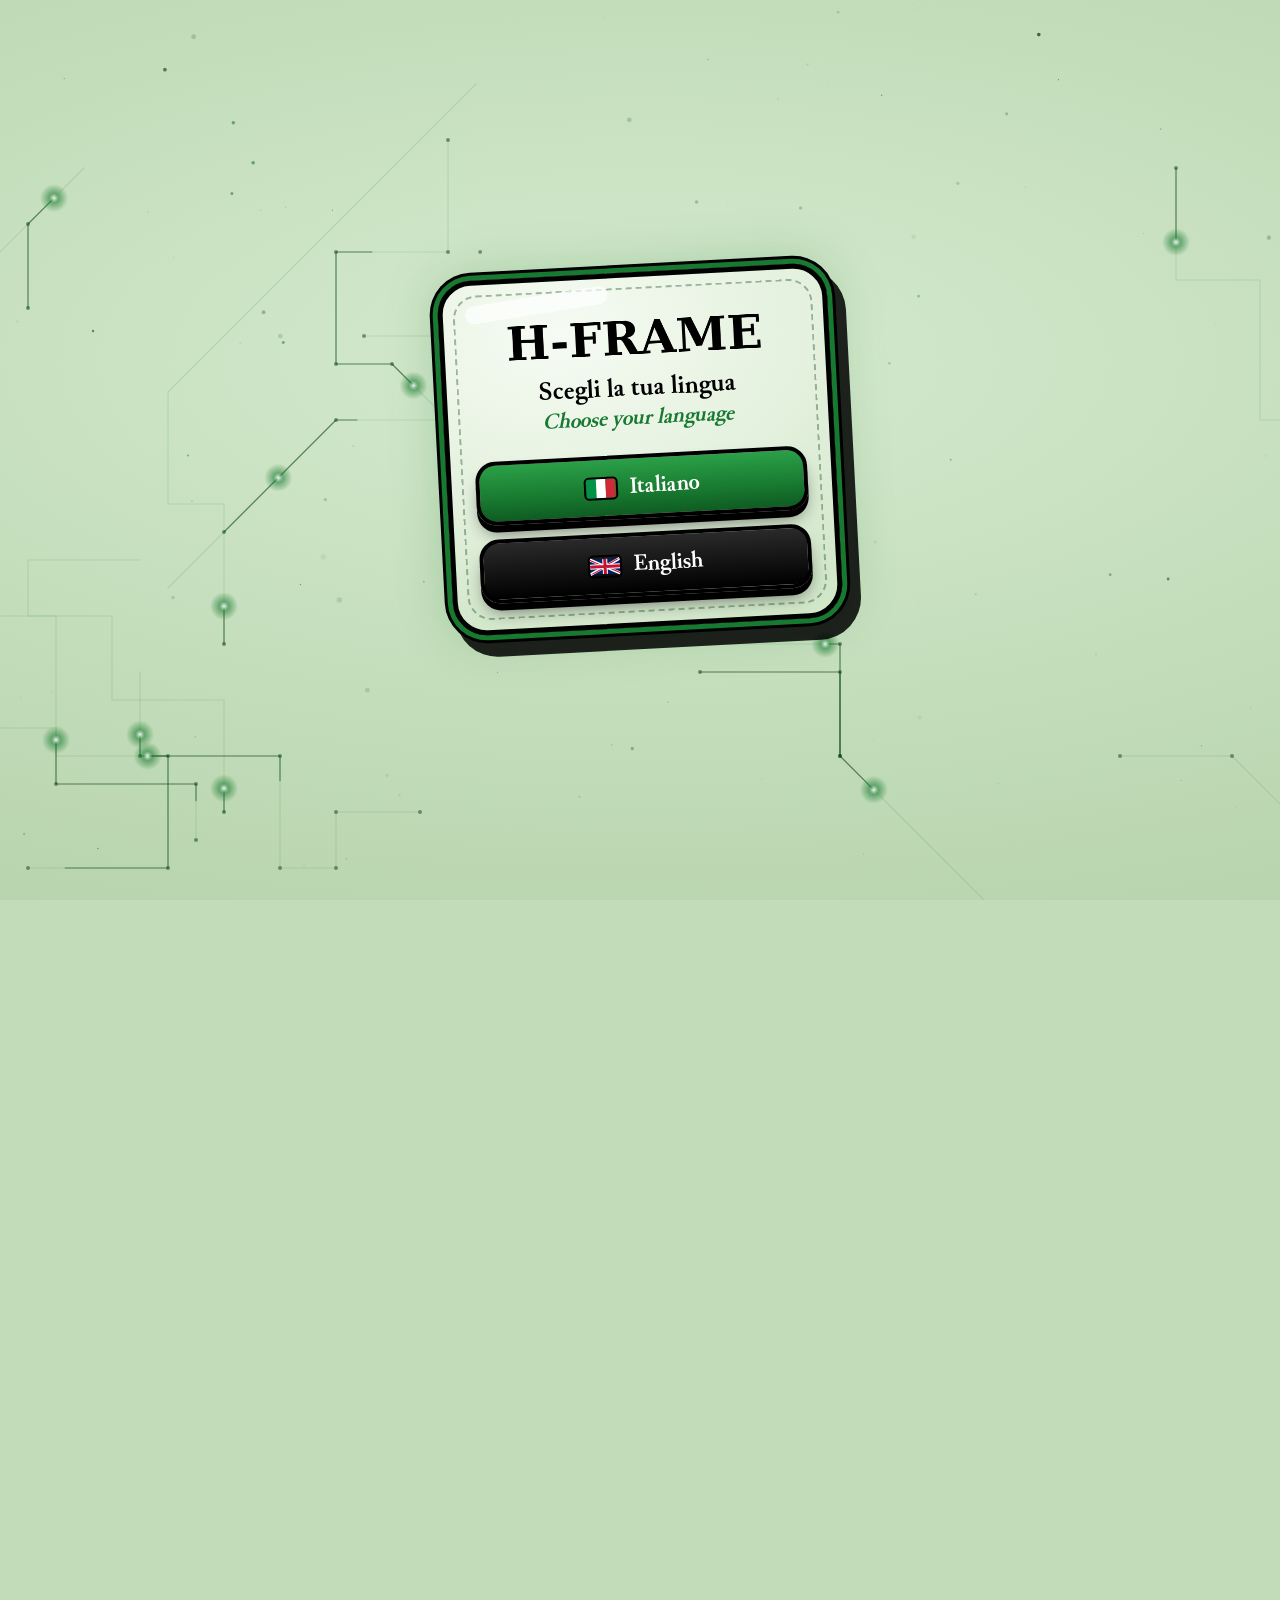
==== commit e85f63c5: "Pagina info (Scopri di più) + pulsante in home" ====
--- a/index.html
+++ b/index.html
@@ -126,9 +126,9 @@
         <span class="txt"><strong data-i18n="ttT">Seguici su TikTok</strong><small data-i18n="ttS">Video brevi su AI e cyber</small></span>
         <span class="arr">→</span>
       </a>
-      <a class="btn b-pr" data-link="presentazione" href="#presentazione" target="_blank" rel="noopener">
-        <span class="ico"><svg viewBox="0 0 24 24"><rect x="3" y="4" width="18" height="12" rx="1.5"/><path d="M12 16v4M8 20h8M7 12l3-3 2 2 4-4"/></svg></span>
-        <span class="txt"><strong data-i18n="prT">Presentazione del club</strong><small data-i18n="prS">Disponibile in <b class="lang">IT</b> / <b class="lang">EN</b></small></span>
+      <a class="btn b-pr" data-link="presentazione" href="info/">
+        <span class="ico"><svg viewBox="0 0 24 24"><circle cx="12" cy="12" r="9"/><path d="M12 11v6"/><circle cx="12" cy="7.6" r=".6" class="dot"/></svg></span>
+        <span class="txt"><strong data-i18n="prT">Scopri di più</strong><small data-i18n="prS">Tutto su H-FRAME</small></span>
         <span class="arr">→</span>
       </a>
     </nav>
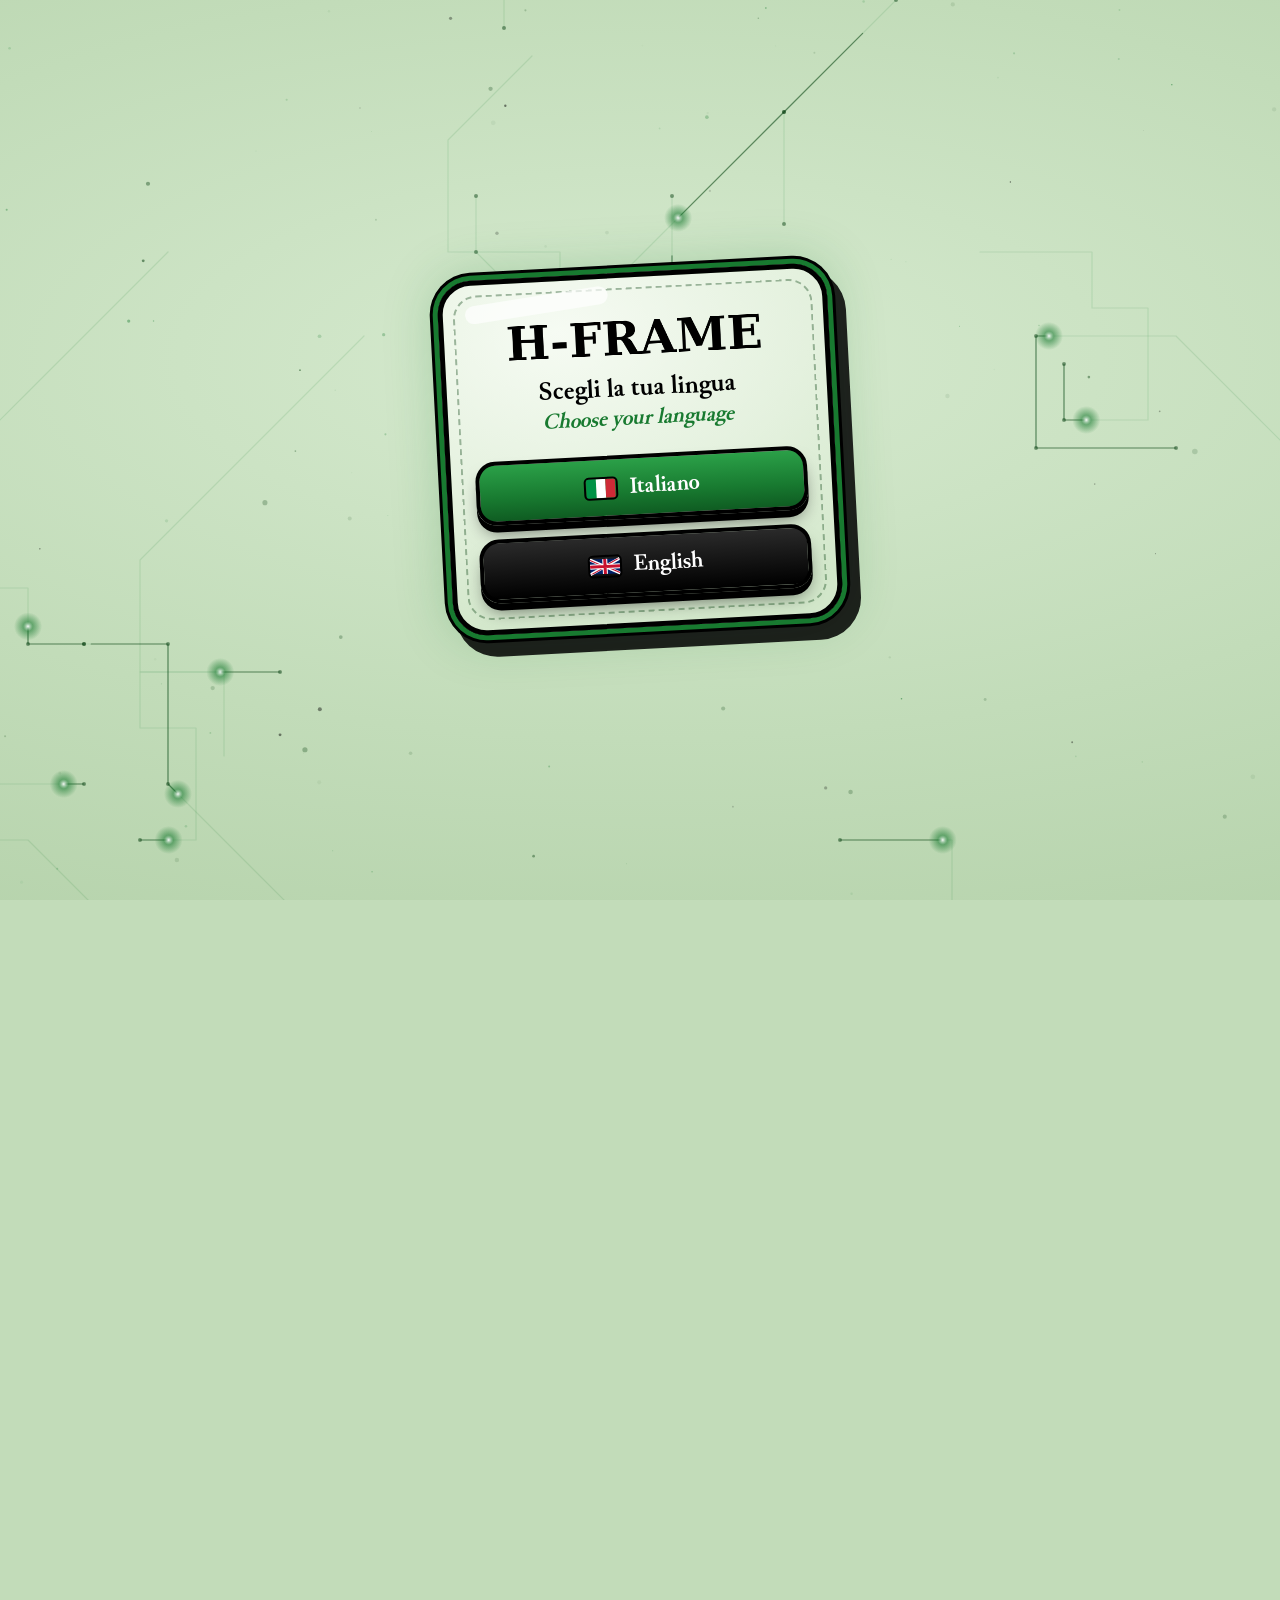
==== commit 27ad97cd: "Fix ricarica (loop animazione, scroll, comparse) + pagina info: livelli AI/Cyber, cadenza settimanal" ====
--- a/index.html
+++ b/index.html
@@ -17,9 +17,9 @@
 <link rel="preload" href="assets/fonts/JunicodeVF-Roman-latin.woff2" as="font" type="font/woff2" crossorigin>
 <link rel="preload" href="assets/fonts/Silkscreen-Bold.woff2" as="font" type="font/woff2" crossorigin>
 <link rel="preload" href="assets/fonts/DejaVuSerif-Bold-sub.woff2" as="font" type="font/woff2" crossorigin>
-<link rel="stylesheet" href="assets/style.css">
-<script src="config.js"></script>
-<script src="i18n.js"></script>
+<link rel="stylesheet" href="assets/style.css?v=20261115c">
+<script src="config.js?v=20261115c"></script>
+<script src="i18n.js?v=20261115c"></script>
 <script>/* evita il flash: sceglie subito se mostrare il badge lingua */
 (function(){var l=null;try{l=localStorage.getItem("hframe-lang")}catch(e){}
 var q=new URLSearchParams(location.search).get("lang");if(q==="it"||q==="en")l=q;
@@ -141,6 +141,6 @@
   <p class="tiny">© <span id="y"></span> H-FRAME</p>
 </footer>
 
-<script src="assets/main.js"></script>
+<script src="assets/main.js?v=20261115c"></script>
 </body>
 </html>
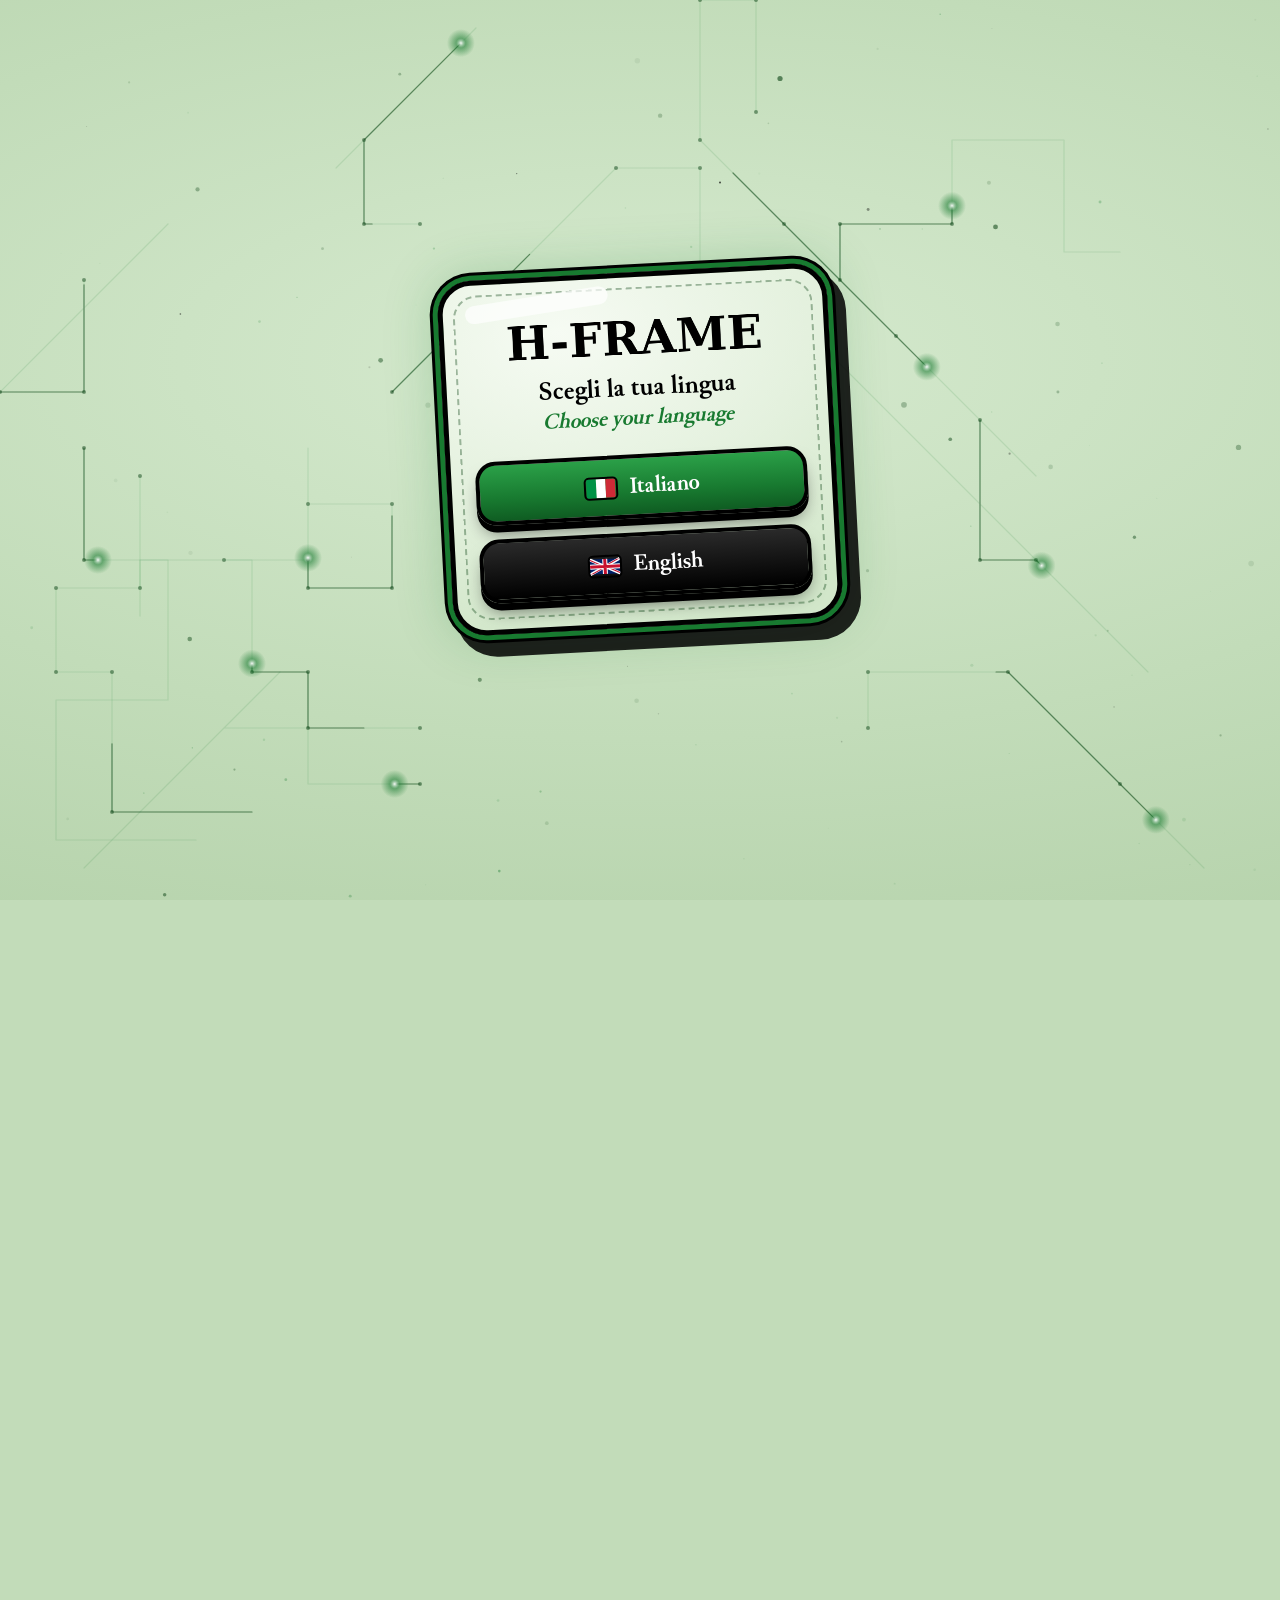
==== commit 2b5c5588: "Info: new FAQ (7), Come funziona AI/Cyber cadence, who-it's-for wording" ====
--- a/index.html
+++ b/index.html
@@ -17,9 +17,9 @@
 <link rel="preload" href="assets/fonts/JunicodeVF-Roman-latin.woff2" as="font" type="font/woff2" crossorigin>
 <link rel="preload" href="assets/fonts/Silkscreen-Bold.woff2" as="font" type="font/woff2" crossorigin>
 <link rel="preload" href="assets/fonts/DejaVuSerif-Bold-sub.woff2" as="font" type="font/woff2" crossorigin>
-<link rel="stylesheet" href="assets/style.css?v=20261115c">
-<script src="config.js?v=20261115c"></script>
-<script src="i18n.js?v=20261115c"></script>
+<link rel="stylesheet" href="assets/style.css?v=20261115d">
+<script src="config.js?v=20261115d"></script>
+<script src="i18n.js?v=20261115d"></script>
 <script>/* evita il flash: sceglie subito se mostrare il badge lingua */
 (function(){var l=null;try{l=localStorage.getItem("hframe-lang")}catch(e){}
 var q=new URLSearchParams(location.search).get("lang");if(q==="it"||q==="en")l=q;
@@ -141,6 +141,6 @@
   <p class="tiny">© <span id="y"></span> H-FRAME</p>
 </footer>
 
-<script src="assets/main.js?v=20261115c"></script>
+<script src="assets/main.js?v=20261115d"></script>
 </body>
 </html>
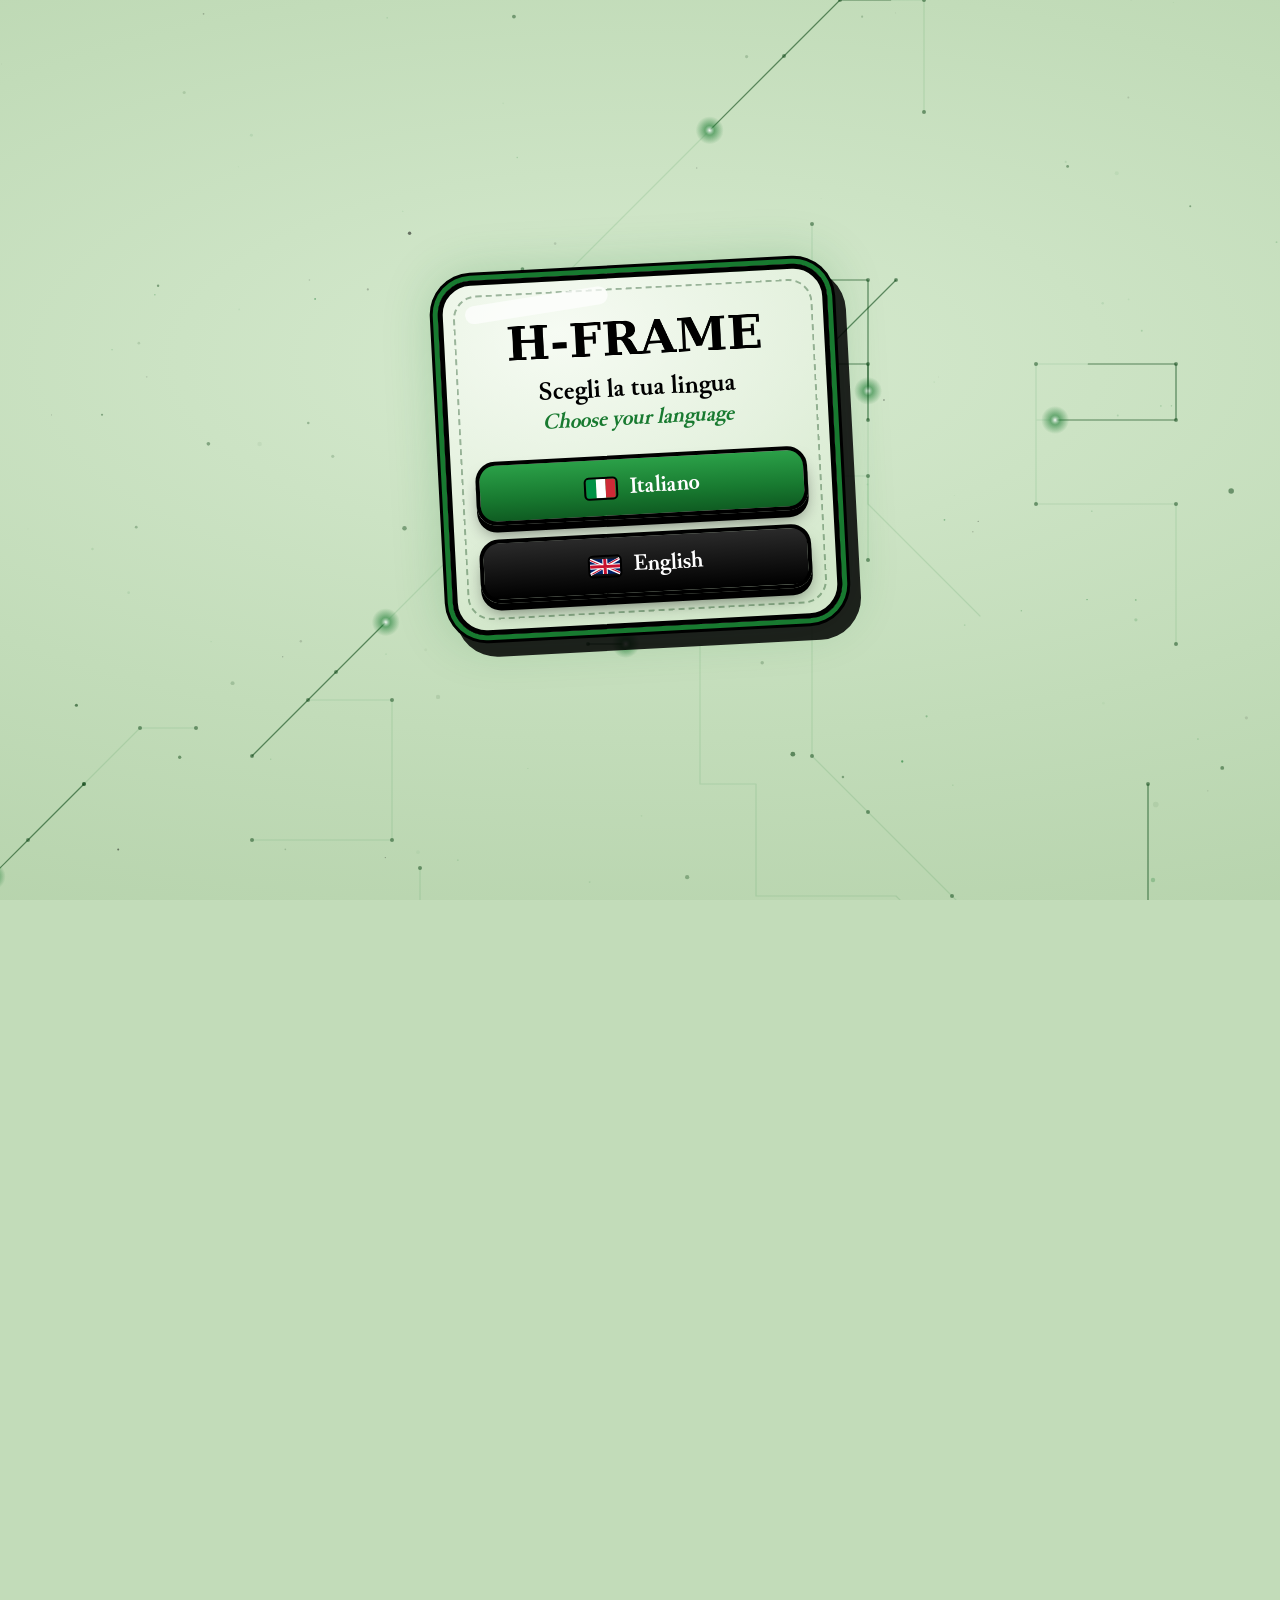
==== commit 38876ac4: "Info: branch contact emails" ====
--- a/index.html
+++ b/index.html
@@ -17,9 +17,9 @@
 <link rel="preload" href="assets/fonts/JunicodeVF-Roman-latin.woff2" as="font" type="font/woff2" crossorigin>
 <link rel="preload" href="assets/fonts/Silkscreen-Bold.woff2" as="font" type="font/woff2" crossorigin>
 <link rel="preload" href="assets/fonts/DejaVuSerif-Bold-sub.woff2" as="font" type="font/woff2" crossorigin>
-<link rel="stylesheet" href="assets/style.css?v=20261115d">
-<script src="config.js?v=20261115d"></script>
-<script src="i18n.js?v=20261115d"></script>
+<link rel="stylesheet" href="assets/style.css?v=20261115e">
+<script src="config.js?v=20261115e"></script>
+<script src="i18n.js?v=20261115e"></script>
 <script>/* evita il flash: sceglie subito se mostrare il badge lingua */
 (function(){var l=null;try{l=localStorage.getItem("hframe-lang")}catch(e){}
 var q=new URLSearchParams(location.search).get("lang");if(q==="it"||q==="en")l=q;
@@ -141,6 +141,6 @@
   <p class="tiny">© <span id="y"></span> H-FRAME</p>
 </footer>
 
-<script src="assets/main.js?v=20261115d"></script>
+<script src="assets/main.js?v=20261115e"></script>
 </body>
 </html>
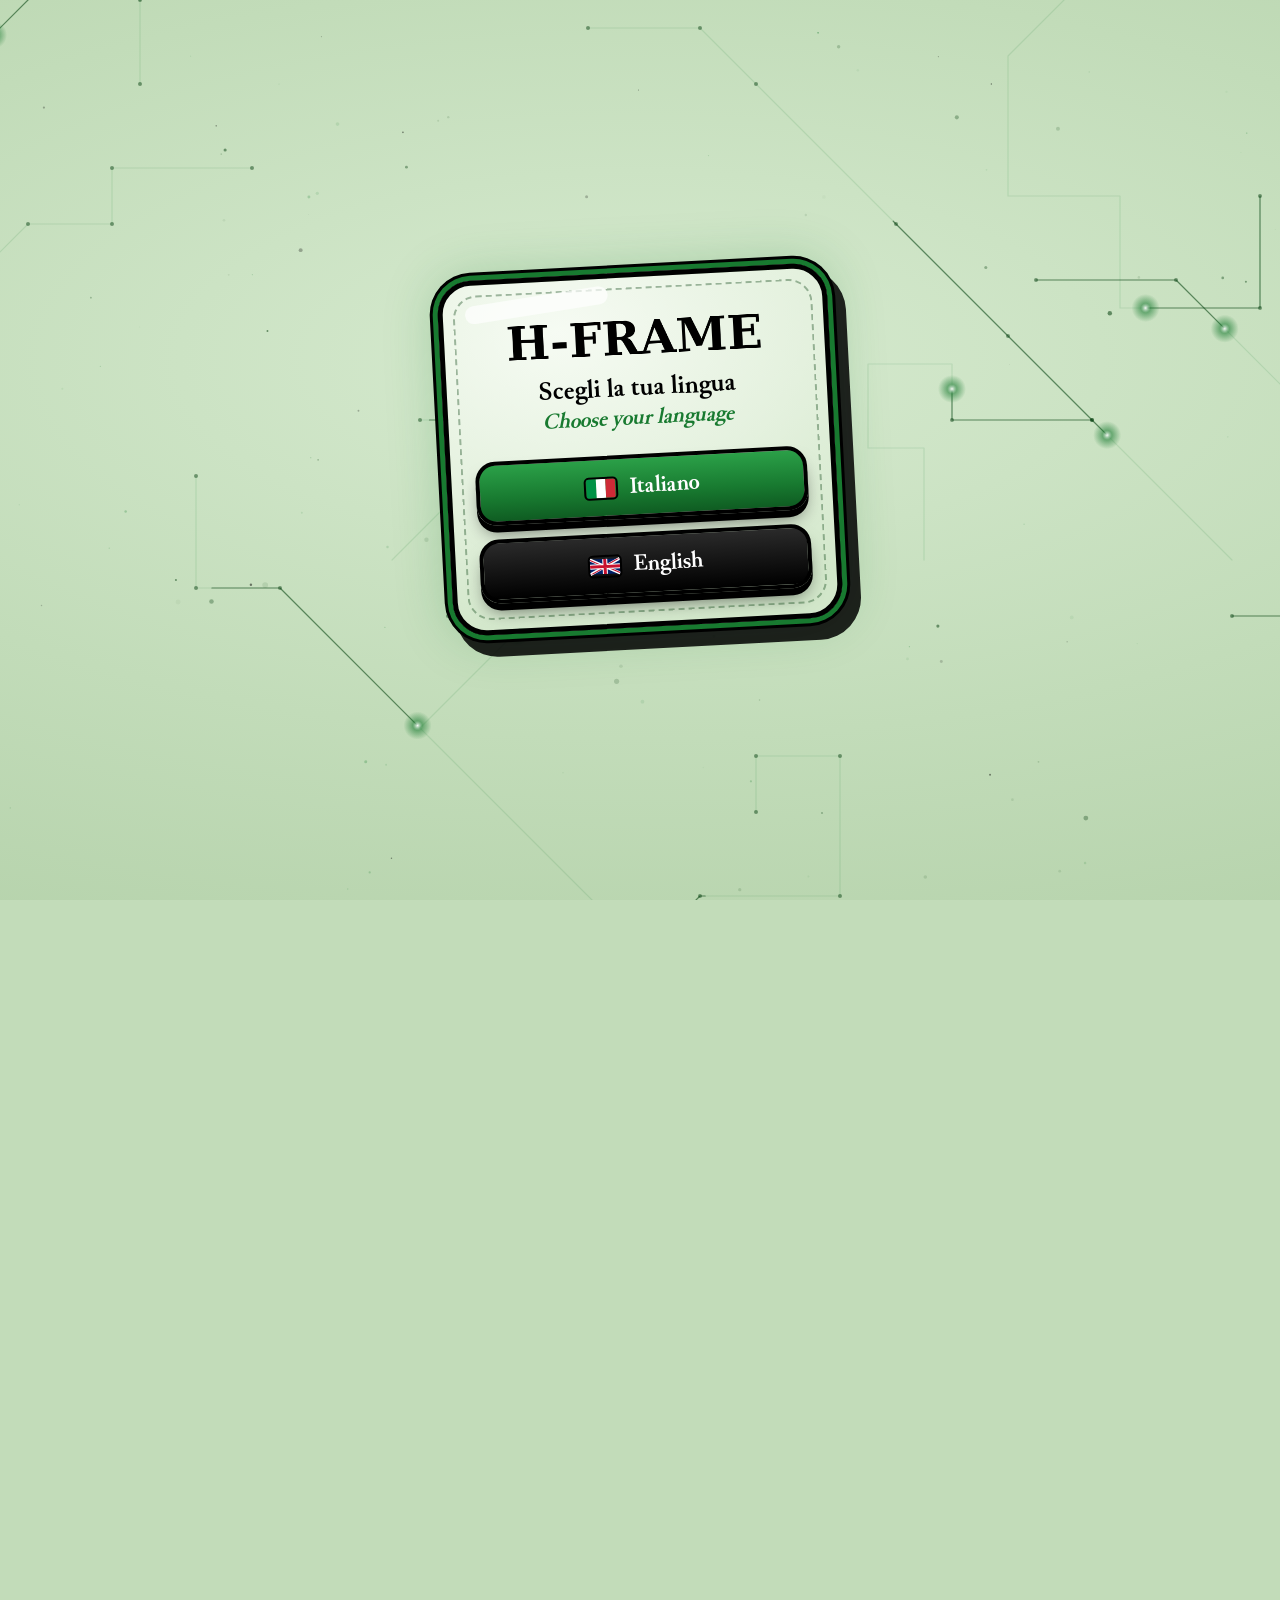
==== commit b4dc3a23: "Home: contact emails + IG/TikTok 'coming soon' pills; info: coming soon" ====
--- a/index.html
+++ b/index.html
@@ -17,9 +17,9 @@
 <link rel="preload" href="assets/fonts/JunicodeVF-Roman-latin.woff2" as="font" type="font/woff2" crossorigin>
 <link rel="preload" href="assets/fonts/Silkscreen-Bold.woff2" as="font" type="font/woff2" crossorigin>
 <link rel="preload" href="assets/fonts/DejaVuSerif-Bold-sub.woff2" as="font" type="font/woff2" crossorigin>
-<link rel="stylesheet" href="assets/style.css?v=20261115e">
-<script src="config.js?v=20261115e"></script>
-<script src="i18n.js?v=20261115e"></script>
+<link rel="stylesheet" href="assets/style.css?v=20261115g">
+<script src="config.js?v=20261115g"></script>
+<script src="i18n.js?v=20261115g"></script>
 <script>/* evita il flash: sceglie subito se mostrare il badge lingua */
 (function(){var l=null;try{l=localStorage.getItem("hframe-lang")}catch(e){}
 var q=new URLSearchParams(location.search).get("lang");if(q==="it"||q==="en")l=q;
@@ -116,22 +116,20 @@
         <span class="txt"><strong data-i18n="waT">Entra nel gruppo WhatsApp</strong><small data-i18n="waS">Novità, eventi e workshop</small></span>
         <span class="arr">→</span>
       </a>
-      <a class="btn b-ig" data-link="instagram" href="#instagram" target="_blank" rel="noopener">
-        <span class="ico"><svg viewBox="0 0 24 24"><rect x="3.5" y="3.5" width="17" height="17" rx="5"/><circle cx="12" cy="12" r="4"/><circle cx="17.2" cy="6.8" r=".9" class="dot"/></svg></span>
-        <span class="txt"><strong data-i18n="igT">Seguici su Instagram</strong><small data-i18n="igS">Contenuti su AI e cyber</small></span>
-        <span class="arr">→</span>
-      </a>
-      <a class="btn b-tt" data-link="tiktok" href="#tiktok" target="_blank" rel="noopener">
-        <span class="ico"><svg viewBox="0 0 24 24" class="fill tt-logo"><path class="c" d="M16.6 5.82A4.28 4.28 0 0 1 15.54 3h-3.09v12.4a2.59 2.59 0 0 1-2.59 2.5c-1.42 0-2.6-1.16-2.6-2.6 0-1.72 1.66-3.01 3.37-2.48V9.66c-3.45-.46-6.47 2.22-6.47 5.64 0 3.33 2.76 5.7 5.69 5.7 3.14 0 5.69-2.55 5.69-5.7V9.01a7.35 7.35 0 0 0 4.3 1.38V7.3s-1.88.09-3.24-1.48Z" transform="translate(-1 -1)"/><path class="m" d="M16.6 5.82A4.28 4.28 0 0 1 15.54 3h-3.09v12.4a2.59 2.59 0 0 1-2.59 2.5c-1.42 0-2.6-1.16-2.6-2.6 0-1.72 1.66-3.01 3.37-2.48V9.66c-3.45-.46-6.47 2.22-6.47 5.64 0 3.33 2.76 5.7 5.69 5.7 3.14 0 5.69-2.55 5.69-5.7V9.01a7.35 7.35 0 0 0 4.3 1.38V7.3s-1.88.09-3.24-1.48Z" transform="translate(1 1)"/><path class="w" d="M16.6 5.82A4.28 4.28 0 0 1 15.54 3h-3.09v12.4a2.59 2.59 0 0 1-2.59 2.5c-1.42 0-2.6-1.16-2.6-2.6 0-1.72 1.66-3.01 3.37-2.48V9.66c-3.45-.46-6.47 2.22-6.47 5.64 0 3.33 2.76 5.7 5.69 5.7 3.14 0 5.69-2.55 5.69-5.7V9.01a7.35 7.35 0 0 0 4.3 1.38V7.3s-1.88.09-3.24-1.48Z"/></svg></span>
-        <span class="txt"><strong data-i18n="ttT">Seguici su TikTok</strong><small data-i18n="ttS">Video brevi su AI e cyber</small></span>
-        <span class="arr">→</span>
-      </a>
       <a class="btn b-pr" data-link="presentazione" href="info/">
         <span class="ico"><svg viewBox="0 0 24 24"><circle cx="12" cy="12" r="9"/><path d="M12 11v6"/><circle cx="12" cy="7.6" r=".6" class="dot"/></svg></span>
         <span class="txt"><strong data-i18n="prT">Scopri di più</strong><small data-i18n="prS">Tutto su H-FRAME</small></span>
         <span class="arr">→</span>
       </a>
     </nav>
+    <ul class="mails reveal" data-i18n-attr="aria-label:mailsLabel" aria-label="Contatti email">
+      <li><span data-i18n="mailAI">Branca AI</span><span class="sep">:</span> <a href="mailto:guglielmo.damele@student.h-farm.com">guglielmo.<wbr>damele<wbr>@student.<wbr>h-farm.<wbr>com</a></li>
+      <li><span data-i18n="mailCY">Branca Cybersecurity</span><span class="sep">:</span> <a href="mailto:giovanni.fraternale@student.h-farm.com">giovanni.<wbr>fraternale<wbr>@student.<wbr>h-farm.<wbr>com</a></li>
+    </ul>
+    <div class="socials reveal">
+      <span class="pill p-ig" aria-disabled="true"><svg viewBox="0 0 24 24" aria-hidden="true"><rect x="3.5" y="3.5" width="17" height="17" rx="5"/><circle cx="12" cy="12" r="4"/><circle cx="17.2" cy="6.8" r=".9" fill="currentColor"/></svg>Instagram · <span data-i18n="soon">A breve 👀</span></span>
+      <span class="pill p-tt" aria-disabled="true"><svg viewBox="0 0 24 24" aria-hidden="true" fill="currentColor" stroke="none"><path d="M16.6 5.82A4.28 4.28 0 0 1 15.54 3h-3.09v12.4a2.59 2.59 0 0 1-2.59 2.5c-1.42 0-2.6-1.16-2.6-2.6 0-1.72 1.66-3.01 3.37-2.48V9.66c-3.45-.46-6.47 2.22-6.47 5.64 0 3.33 2.76 5.7 5.69 5.7 3.14 0 5.69-2.55 5.69-5.7V9.01a7.35 7.35 0 0 0 4.3 1.38V7.3s-1.88.09-3.24-1.48Z"/></svg>TikTok · <span data-i18n="soon">A breve 👀</span></span>
+    </div>
   </section>
 </main>
 
@@ -141,6 +139,6 @@
   <p class="tiny">© <span id="y"></span> H-FRAME</p>
 </footer>
 
-<script src="assets/main.js?v=20261115e"></script>
+<script src="assets/main.js?v=20261115g"></script>
 </body>
 </html>
--- a/assets/style.css
+++ b/assets/style.css
@@ -209,6 +209,19 @@
 .btns .ripple{background:rgba(255,255,255,.45)}
 .btn.b-wa,.btn.b-pr,.btn.b-form,.btn.b-ig{border-width:2px}
 @media (min-width:900px){.btn.b-pr{grid-column:1 / -1}}
+/* email di contatto sotto i pulsanti */
+.mails{list-style:none;margin:28px auto 0;padding:0;text-align:center;font-size:14px;line-height:1.5;color:rgba(0,0,0,.72);display:grid;gap:6px;max-width:100%}
+.mails li{overflow-wrap:anywhere}
+@media (max-width:520px){.mails{gap:10px}.mails li>span{display:block;margin-bottom:1px}.mails li>.sep{display:none}}
+.mails span{font-family:var(--pixel);font-size:11px;letter-spacing:.06em;text-transform:uppercase;color:#000}
+.mails a{color:var(--green-d);font-weight:600;text-decoration:underline;text-decoration-thickness:1px;text-underline-offset:3px}
+.mails a:hover,.mails a:focus-visible{color:var(--green)}
+/* Instagram / TikTok: in arrivo, non cliccabili */
+.socials{display:flex;flex-wrap:wrap;justify-content:center;gap:10px;margin-top:16px}
+.pill{display:inline-flex;align-items:center;gap:7px;padding:6px 12px 6px 9px;border-radius:999px;font-size:12.5px;font-weight:700;line-height:1.2;color:#fff;cursor:default;user-select:none;white-space:nowrap}
+.pill svg{width:16px;height:16px;flex:none;fill:none;stroke:currentColor;stroke-width:2}
+.pill.p-ig{background:linear-gradient(120deg,#F58529,#DD2A7B 50%,#8134AF);border:1.5px solid #5E1F80;text-shadow:0 1px 2px rgba(0,0,0,.3)}
+.pill.p-tt{background:#000;border:1.5px solid #000;box-shadow:-2px -2px 0 #25F4EE,2px 2px 0 #FE2C55}
 
 /* ---------- footer ---------- */
 .foot{text-align:center;padding:48px 24px calc(40px + env(safe-area-inset-bottom));border-top:2px solid #000;
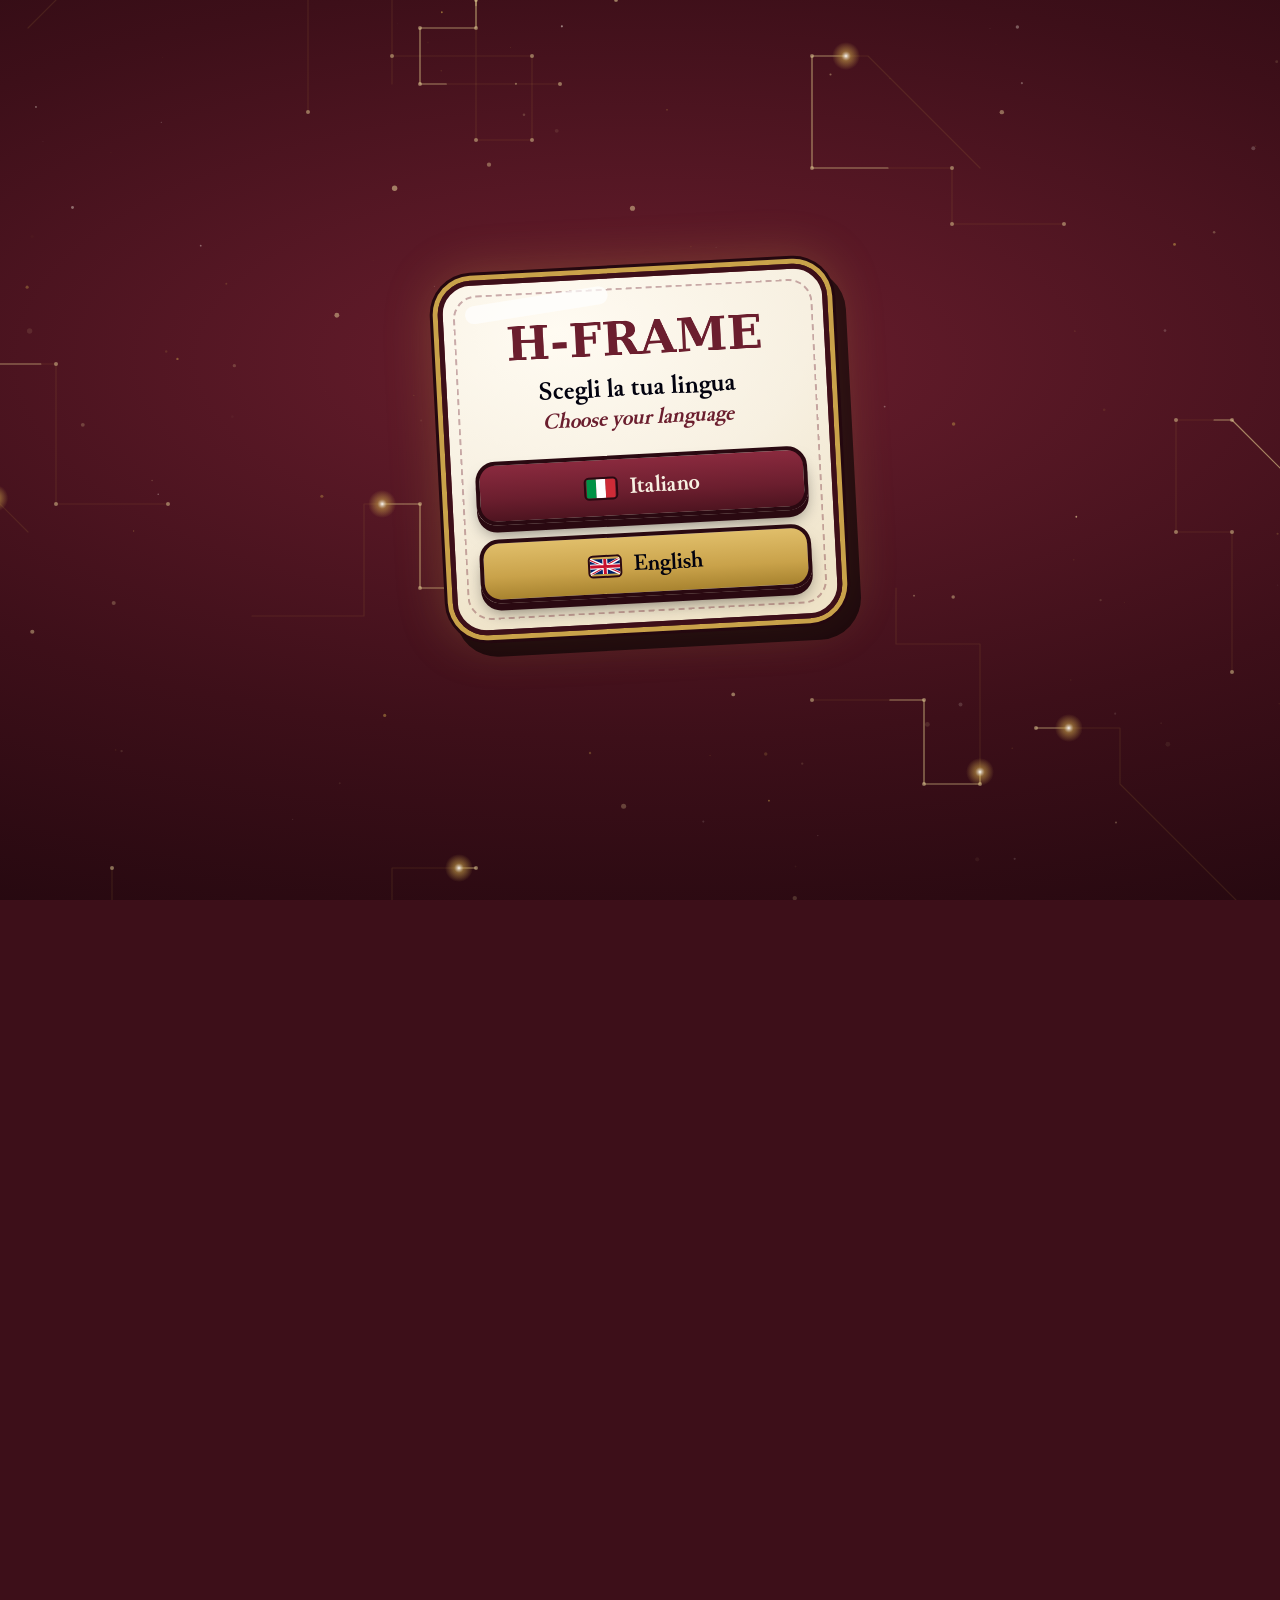
==== commit c43c9157: "v5: bordeaux & gold restyle, v5 logo/favicon/og, social media contact" ====
--- a/index.html
+++ b/index.html
@@ -5,21 +5,21 @@
 <meta name="viewport" content="width=device-width, initial-scale=1, viewport-fit=cover">
 <title>H-FRAME · AI &amp; Cybersecurity Club · H-FARM College</title>
 <meta name="description" content="H-FRAME è il club studentesco di H-FARM College dedicato ad AI e Cybersecurity. Iscriviti, entra nel gruppo e seguici.">
-<meta name="theme-color" content="#C2DCB9">
+<meta name="theme-color" content="#3D0F19">
 <meta property="og:title" content="H-FRAME · AI & Cybersecurity Club">
 <meta property="og:description" content="Il club studentesco di H-FARM College per AI e Cybersecurity.">
-<meta property="og:image" content="https://gudamee.github.io/h-frame/assets/og-v4.png">
+<meta property="og:image" content="https://gudamee.github.io/h-frame/assets/og-v5.png">
 <meta property="og:url" content="https://gudamee.github.io/h-frame/">
 <meta property="og:type" content="website">
 <meta name="twitter:card" content="summary_large_image">
-<link rel="icon" href="assets/favicon-v4.png">
-<link rel="apple-touch-icon" href="assets/apple-touch-icon-v4.png">
+<link rel="icon" href="assets/favicon-v5.png">
+<link rel="apple-touch-icon" href="assets/apple-touch-icon-v5.png">
 <link rel="preload" href="assets/fonts/JunicodeVF-Roman-latin.woff2" as="font" type="font/woff2" crossorigin>
 <link rel="preload" href="assets/fonts/Silkscreen-Bold.woff2" as="font" type="font/woff2" crossorigin>
 <link rel="preload" href="assets/fonts/DejaVuSerif-Bold-sub.woff2" as="font" type="font/woff2" crossorigin>
-<link rel="stylesheet" href="assets/style.css?v=20261115g">
-<script src="config.js?v=20261115g"></script>
-<script src="i18n.js?v=20261115g"></script>
+<link rel="stylesheet" href="assets/style.css?v=20261116a">
+<script src="config.js?v=20261116a"></script>
+<script src="i18n.js?v=20261116a"></script>
 <script>/* evita il flash: sceglie subito se mostrare il badge lingua */
 (function(){var l=null;try{l=localStorage.getItem("hframe-lang")}catch(e){}
 var q=new URLSearchParams(location.search).get("lang");if(q==="it"||q==="en")l=q;
@@ -33,7 +33,7 @@
 <div class="intro-layer" id="intro" role="dialog" aria-modal="true" aria-labelledby="introTitle">
   <div class="badge-wrap">
     <div class="badge">
-      <img class="badge-logo" src="assets/hframe-logo-v4.png" alt="H-FRAME" width="2048" height="316">
+      <img class="badge-logo" src="assets/hframe-logo-v5-bordeaux.png" alt="H-FRAME" width="2048" height="316">
       <p class="badge-title" id="introTitle"><span>Scegli la tua lingua</span><span class="slash">/</span><span lang="en">Choose your language</span></p>
       <div class="badge-btns">
         <button type="button" class="pick" data-pick="it"><svg class="flag" viewBox="0 0 3 2" aria-hidden="true"><rect width="1" height="2" fill="#009246"/><rect x="1" width="1" height="2" fill="#fff"/><rect x="2" width="1" height="2" fill="#CE2B37"/></svg><span>Italiano</span></button>
@@ -125,6 +125,7 @@
     <ul class="mails reveal" data-i18n-attr="aria-label:mailsLabel" aria-label="Contatti email">
       <li><span data-i18n="mailAI">Branca AI</span><span class="sep">:</span> <a href="mailto:guglielmo.damele@student.h-farm.com">guglielmo.<wbr>damele<wbr>@student.<wbr>h-farm.<wbr>com</a></li>
       <li><span data-i18n="mailCY">Branca Cybersecurity</span><span class="sep">:</span> <a href="mailto:giovanni.fraternale@student.h-farm.com">giovanni.<wbr>fraternale<wbr>@student.<wbr>h-farm.<wbr>com</a></li>
+      <li><span data-i18n="mailSM">Social media</span><span class="sep">:</span> <a href="mailto:aurora.redaelli@student.h-farm.com">aurora.<wbr>redaelli<wbr>@student.<wbr>h-farm.<wbr>com</a></li>
     </ul>
     <div class="socials reveal">
       <span class="pill p-ig" aria-disabled="true"><svg viewBox="0 0 24 24" aria-hidden="true"><rect x="3.5" y="3.5" width="17" height="17" rx="5"/><circle cx="12" cy="12" r="4"/><circle cx="17.2" cy="6.8" r=".9" fill="currentColor"/></svg>Instagram · <span data-i18n="soon">A breve 👀</span></span>
@@ -134,11 +135,11 @@
 </main>
 
 <footer class="foot">
-  <img class="foot-mark" src="assets/hframe-logo-v4.png" alt="H-FRAME" width="2048" height="316" loading="lazy">
+  <img class="foot-mark" src="assets/hframe-logo-v5.png" alt="H-FRAME" width="2048" height="316" loading="lazy">
   <p data-i18n="footer">Club studentesco di AI &amp; Cybersecurity · H-FARM College</p>
   <p class="tiny">© <span id="y"></span> H-FRAME</p>
 </footer>
 
-<script src="assets/main.js?v=20261115g"></script>
+<script src="assets/main.js?v=20261116a"></script>
 </body>
 </html>
--- a/assets/style.css
+++ b/assets/style.css
@@ -1,15 +1,18 @@
 /* =====================================================================
-   H-FRAME — brand: logo nero su verde chiarissimo #C2DCB9
-   Accenti: verde #187A30, verde scuro #003A0A, salvia #88B884, nero.
+   H-FRAME — brand v5: BORDEAUX & ORO
+   Fondo bordeaux profondo #3D0F19 / bordeaux #6B1E2E, oro #C9A24A / oro chiaro #E8D49A,
+   avorio #F7F0E1 per testo e superfici chiare, inchiostro #2A0911 sulle superfici chiare.
    ===================================================================== */
 :root{
   /* riga verde */
-  --white:#FFFFFF; --sage-l:#C3DCB8; --sage:#88B884; --green:#187A30; --green-d:#003A0A; --black:#000000;
+  --white:#FFFFFF; --sage-l:#E8D49A; --sage:#C9A24A; --green:#C9A24A; --green-d:#E8D49A; --black:#2A0911;
+  --bx:#6B1E2E; --bx-l:#8A2A3E; --bx-d:#3D0F19; --bx-dd:#24080F; --gold:#C9A24A; --gold-l:#E8D49A; --gold-d:#A8832F;
+  --ivory:#F7F0E1; --muted:#E6D8BE; --ink:#2A0911;
   /* riga indaco */
-  --lav:#BABDD6; --peri:#686B98; --indigo:#494B75; --navy:#23254E;   /* indaco (usato per il pulsante Form) */
+  --lav:#E6D8BE; --peri:#686B98; --indigo:#494B75; --navy:#23254E;   /* indaco (usato per il pulsante Form) */
   --navy-d:#0F1031; --ink:#02020F;
   --indigo-brand:#343A78; --navy-brand:#11143C; /* indaco/navy del brief */
-  --bg:#C2DCB9; --bg-l:#D6EACF; --ink-txt:#000000;
+  --bg:#3D0F19; --bg-l:#6B1E2E; --ink-txt:#F7F0E1;
   --p:0;              /* 0 → 1 mentre il logo dell'hero sparisce (aggiornato da JS) */
   --ease:cubic-bezier(.2,.8,.2,1);
   --serif:"Junicode",Georgia,"Times New Roman",serif;
@@ -22,27 +25,27 @@
 
 *{box-sizing:border-box;margin:0;padding:0}
 html{-webkit-text-size-adjust:100%;overflow-x:clip}
-body{font-family:var(--serif);color:#000;background:var(--bg);overflow-x:clip;-webkit-font-smoothing:antialiased}
+body{font-family:var(--serif);color:var(--ivory);background:var(--bg);overflow-x:clip;-webkit-font-smoothing:antialiased}
 .sr-only{position:absolute;width:1px;height:1px;overflow:hidden;clip:rect(0 0 0 0)}
 a{color:inherit;text-decoration:none}
 .wordmark{font-family:var(--pixel);font-weight:700;letter-spacing:0;line-height:1}
 
 /* ---------- sfondo animato ---------- */
 #bg{position:fixed;inset:0;width:100%;height:100%;z-index:0;display:block;
-  background:radial-gradient(120% 70% at 50% 40%,var(--bg-l) 0%,var(--bg) 60%,#B6D3AC 100%)}
-.progress{position:fixed;top:0;left:0;right:0;height:3px;z-index:50;background:rgba(0,58,10,.12)}
+  background:radial-gradient(120% 70% at 50% 40%,var(--bg-l) 0%,var(--bg) 60%,var(--bx-dd) 100%)}
+.progress{position:fixed;top:0;left:0;right:0;height:3px;z-index:50;background:rgba(232,212,154,.12)}
 .progress span{display:block;height:100%;width:100%;transform-origin:0 50%;transform:scaleX(0);
-  background:linear-gradient(90deg,#000,var(--green-d),var(--green));box-shadow:0 0 10px rgba(24,122,48,.6)}
+  background:linear-gradient(90deg,var(--bx-l),var(--gold),var(--gold-l));box-shadow:0 0 10px rgba(201,162,74,.6)}
 
 /* ---------- hero: logo ---------- */
 .hero-stage{position:fixed;inset:0;z-index:2;pointer-events:none;overflow:hidden;visibility:visible}
 .banner-cv{position:absolute;inset:0;width:100%;height:100%;display:block}
 .logo-glow{position:absolute;left:50%;top:45%;width:min(110vw,1200px);aspect-ratio:2.4;translate:-50% -50%;border-radius:50%;
-  background:radial-gradient(closest-side,rgba(255,255,255,.85),rgba(255,255,255,.35) 45%,rgba(136,184,132,0) 75%);
+  background:radial-gradient(closest-side,rgba(138,42,62,.9),rgba(107,30,46,.45) 45%,rgba(107,30,46,0) 75%);
   opacity:calc(1 - var(--p) * 1.3);animation:pulse 4s ease-in-out infinite}
 @keyframes pulse{0%,100%{scale:.92}50%{scale:1.06}}
 .logo-frame{position:absolute;opacity:calc(1 - var(--p) * 1.6)}
-.corner{position:absolute;width:clamp(18px,4vw,44px);aspect-ratio:1;border:0 solid #000;animation:cornerIn 1.2s var(--ease) both}
+.corner{position:absolute;width:clamp(18px,4vw,44px);aspect-ratio:1;border:0 solid var(--gold);animation:cornerIn 1.2s var(--ease) both}
 .corner.tl{top:0;left:0;border-top-width:3px;border-left-width:3px}
 .corner.tr{top:0;right:0;border-top-width:3px;border-right-width:3px}
 .corner.bl{bottom:0;left:0;border-bottom-width:3px;border-left-width:3px}
@@ -59,12 +62,12 @@
 .hero-tag{font-family:var(--pixel);font-weight:700;font-size:clamp(13px,3.6vw,18px);letter-spacing:.12em;text-transform:uppercase;
   display:flex;gap:.6em;justify-content:center;animation:fadeUp 1s .5s var(--ease) backwards}
 .hero-tag i{font-style:normal;color:var(--green)}
-.hero-sub{margin-top:8px;font-size:clamp(15px,4vw,18px);color:#1C2B18;animation:fadeUp 1s .7s var(--ease) backwards}
+.hero-sub{margin-top:8px;font-size:clamp(15px,4vw,18px);color:var(--muted);animation:fadeUp 1s .7s var(--ease) backwards}
 @keyframes fadeUp{from{opacity:0;transform:translateY(18px)}to{opacity:1;transform:none}}
 .scroll-hint{display:flex;flex-direction:column;align-items:center;gap:10px;font-family:var(--pixel);font-size:12px;letter-spacing:.2em;
-  text-transform:uppercase;color:#000;
+  text-transform:uppercase;color:var(--ivory);
   opacity:calc(1 - var(--p) * 6);animation:fadeUp 1s 1.2s backwards}
-.mouse{width:22px;height:34px;border:2px solid #000;border-radius:12px;position:relative}
+.mouse{width:22px;height:34px;border:2px solid var(--ivory);border-radius:12px;position:relative}
 .wheel{position:absolute;left:50%;top:6px;width:3px;height:7px;margin-left:-1.5px;border-radius:2px;background:var(--green);animation:wheel 1.6s ease-in-out infinite}
 @keyframes wheel{0%{opacity:0;transform:translateY(-3px)}30%{opacity:1}100%{opacity:0;transform:translateY(10px)}}
 
@@ -73,46 +76,46 @@
 .eras-pin{position:sticky;top:0;height:100svh;display:flex;flex-direction:column;justify-content:center;align-items:center;
   padding:80px 22px 60px;text-align:center;overflow:hidden}
 .eras-glow{position:absolute;left:50%;top:50%;width:150vmax;height:150vmax;translate:-50% -50%;pointer-events:none;z-index:-1;
-  background:radial-gradient(closest-side,rgba(255,255,255,calc(.35 + var(--e) * .4)),rgba(136,184,132,calc(.15 + var(--e) * .35)) 40%,rgba(136,184,132,0) 70%);
+  background:radial-gradient(closest-side,rgba(138,42,62,calc(.35 + var(--e) * .45)),rgba(201,162,74,calc(.05 + var(--e) * .14)) 40%,rgba(201,162,74,0) 70%);
   scale:calc(.5 + var(--e) * .7);opacity:var(--in)}
 .era-ticker{height:44px;margin-bottom:clamp(18px,4vh,40px);display:grid;place-items:center;perspective:400px;opacity:var(--in)}
 .era-label{display:inline-block;font-family:var(--pixel);font-weight:700;font-size:clamp(13px,3.6vw,18px);letter-spacing:.06em;text-transform:uppercase;
-  padding:10px 16px;border:2px solid #000;border-radius:999px;color:#000;background:rgba(255,255,255,.45)}
+  padding:10px 16px;border:2px solid var(--gold);border-radius:999px;color:var(--ivory);background:rgba(36,8,15,.55)}
 .era-label.flip{animation:eraFlip .5s var(--ease)}
 @keyframes eraFlip{from{transform:rotateX(-90deg) translateY(10px);opacity:0}to{transform:none;opacity:1}}
-.era-label.now{color:#fff;background:var(--green);border-color:#000;
-  box-shadow:0 0 0 4px rgba(24,122,48,.25),0 0 36px rgba(24,122,48,.7);animation:eraFlip .5s var(--ease),nowPulse 1.6s .5s ease-in-out infinite}
-@keyframes nowPulse{50%{box-shadow:0 0 0 8px rgba(24,122,48,.15),0 0 56px rgba(24,122,48,.95)}}
+.era-label.now{color:var(--ink);background:var(--gold);border-color:var(--gold-l);
+  box-shadow:0 0 0 4px rgba(201,162,74,.25),0 0 36px rgba(201,162,74,.6);animation:eraFlip .5s var(--ease),nowPulse 1.6s .5s ease-in-out infinite}
+@keyframes nowPulse{50%{box-shadow:0 0 0 8px rgba(201,162,74,.15),0 0 56px rgba(201,162,74,.85)}}
 .eras-title{display:flex;flex-direction:column;gap:clamp(10px,2.5vh,26px);max-width:1100px;font-weight:700}
-.eras-lead{font-size:clamp(44px,12.4vw,112px);line-height:1;letter-spacing:-.015em;color:#000}
+.eras-lead{font-size:clamp(44px,12.4vw,112px);line-height:1;letter-spacing:-.015em;color:var(--ivory)}
 .eras-punch{font-family:var(--pixel);font-size:clamp(34px,10.5vw,104px);line-height:1;color:var(--green);
-  text-shadow:3px 3px 0 #000,0 0 30px rgba(24,122,48,.55)}
+  text-shadow:3px 3px 0 var(--bx-dd),0 0 30px rgba(201,162,74,.45)}
 .ew{display:inline-block;--t:0}
 .ew>span{display:inline-block;opacity:calc(.06 + var(--t) * .94);
   transform:translateY(calc((1 - var(--t)) * .45em)) scale(calc(.85 + var(--t) * .15));transform-origin:50% 100%}
 .ew.pw>span{transform:translateY(calc((1 - var(--t)) * .3em)) scale(calc(1.6 - var(--t) * .6))}
 .era-dots{list-style:none;display:flex;gap:10px;margin-top:clamp(26px,6vh,56px);opacity:var(--in)}
-.era-dots li{width:10px;height:10px;border-radius:2px;background:rgba(0,0,0,.15);transition:background .3s,transform .3s,box-shadow .3s}
+.era-dots li{width:10px;height:10px;border-radius:2px;background:rgba(232,212,154,.18);transition:background .3s,transform .3s,box-shadow .3s}
 .era-dots li.on{background:var(--green)}
 .era-dots li.cur{transform:scale(1.4);box-shadow:0 0 12px var(--green)}
-.era-dots li.now.on{background:#000;box-shadow:0 0 16px var(--green)}
+.era-dots li.now.on{background:var(--ivory);box-shadow:0 0 16px var(--green)}
 
 /* ---------- marquee ---------- */
-.marquee{overflow:hidden;border-block:2px solid var(--green);background:#000;
+.marquee{overflow:hidden;border-block:2px solid var(--gold);background:var(--bx);
   padding:14px 0;transform:rotate(-3deg) scale(1.08);margin:6vh 0;
-  box-shadow:0 12px 30px -10px rgba(0,58,10,.5)}
+  box-shadow:0 12px 30px -10px rgba(0,0,0,.55)}
 .marquee-track{display:flex;width:max-content;gap:22px;align-items:center;will-change:transform;
-  font-family:var(--pixel);font-weight:700;font-size:clamp(18px,5.2vw,34px);letter-spacing:.02em;color:var(--bg);
-  text-shadow:0 0 14px rgba(136,184,132,.45)}
+  font-family:var(--pixel);font-weight:700;font-size:clamp(18px,5.2vw,34px);letter-spacing:.02em;color:var(--gold-l);
+  text-shadow:0 0 14px rgba(201,162,74,.4)}
 .marquee-track span.o{color:transparent;-webkit-text-stroke:1.2px var(--sage);text-shadow:none}
 .marquee-track b{font-size:.5em;color:var(--sage)}
 
 /* ---------- sezioni ---------- */
 .about,.links{max-width:760px;margin:0 auto;padding:12vh 24px}
 .about{min-height:100svh;display:flex;flex-direction:column;justify-content:center;gap:28px}
-.kicker{font-family:var(--pixel);font-size:12px;letter-spacing:.08em;text-transform:uppercase;color:var(--green-d);font-weight:700}
+.kicker{font-family:var(--pixel);font-size:12px;letter-spacing:.08em;text-transform:uppercase;color:var(--gold);font-weight:700}
 .words{font-size:clamp(30px,8.4vw,54px);line-height:1.12;font-weight:700;letter-spacing:-.005em}
-.words.small{font-size:clamp(21px,5.6vw,30px);font-weight:400;line-height:1.4;color:#1C2B18}
+.words.small{font-size:clamp(21px,5.6vw,30px);font-weight:400;line-height:1.4;color:var(--muted)}
 .words .w{display:inline-block;opacity:.12;transform:translateY(.25em);
   transition:opacity .3s var(--ease),transform .35s var(--ease),filter .3s var(--ease),color .3s}
 .words .w.on{opacity:1;transform:none}
@@ -126,33 +129,33 @@
 
 .links{min-height:100svh;padding-bottom:10vh}
 .links-title{font-size:clamp(34px,9.4vw,60px);line-height:1.04;font-weight:700;margin:14px 0 32px}
-.links-title span{font-style:italic;background:linear-gradient(100deg,var(--green-d),var(--green) 40%,#3FA35A 50%,var(--green) 60%,var(--green-d));
+.links-title span{font-style:italic;background:linear-gradient(100deg,var(--gold-d),var(--gold) 40%,#F3E4B5 50%,var(--gold) 60%,var(--gold-d));
   -webkit-background-clip:text;background-clip:text;color:transparent;background-size:200% 100%;animation:shine 4s linear infinite}
 @keyframes shine{to{background-position:-200% 0}}
 
 .btns{display:grid;gap:14px}
 .btn{position:relative;overflow:hidden;display:flex;align-items:center;gap:16px;min-height:84px;padding:16px 20px;
-  border-radius:18px;border:1.5px solid rgba(136,184,132,.55);
-  background:linear-gradient(135deg,rgba(73,75,117,.8),rgba(35,37,78,.85));
+  border-radius:18px;border:1.5px solid rgba(201,162,74,.55);
+  background:linear-gradient(135deg,var(--bx-l),var(--bx));
   
-  box-shadow:0 12px 26px -14px rgba(0,30,5,.55);
+  box-shadow:0 14px 28px -14px rgba(0,0,0,.7);
   opacity:0;transform:translate3d(0,50px,0) rotateX(18deg) scale(.96);transform-origin:50% 100%;
   transition:opacity .55s var(--ease),transform .55s var(--ease),border-color .3s,background .3s,box-shadow .3s;
   -webkit-tap-highlight-color:transparent;isolation:isolate}
 .btn.in{opacity:1;transform:translate3d(0,0,0) rotateX(0) scale(1)}
 .btn::before{content:"";position:absolute;inset:0;z-index:-1;
-  background:linear-gradient(110deg,transparent 30%,rgba(195,220,184,.3) 50%,transparent 70%);
+  background:linear-gradient(110deg,transparent 30%,rgba(232,212,154,.3) 50%,transparent 70%);
   transform:translateX(-120%);transition:transform .9s var(--ease)}
 .btn.in::before{animation:sweep 1.1s .2s var(--ease) both}
 @keyframes sweep{from{transform:translateX(-120%)}to{transform:translateX(120%)}}
-.btn:hover,.btn:focus-visible{border-color:var(--sage-l);box-shadow:0 18px 40px -14px rgba(136,184,132,.55),inset 0 1px 0 rgba(195,220,184,.3);outline:none}
+.btn:hover,.btn:focus-visible{border-color:var(--gold-l);box-shadow:0 18px 40px -14px rgba(201,162,74,.55),inset 0 1px 0 rgba(232,212,154,.3);outline:none}
 .btn:hover::before{transform:translateX(120%)}
 .btn:active{transform:scale(.97)!important;transition-duration:.12s}
-.btn.primary{background:linear-gradient(135deg,#21933D,var(--green) 55%,#0F5C22);color:var(--white);border-color:var(--sage)}
-.btn.primary .ico{background:var(--white);color:var(--green)}
+.btn.primary{background:linear-gradient(135deg,var(--bx-l),var(--bx) 55%,#4E1420);color:var(--ivory);border-color:var(--gold)}
+.btn.primary .ico{background:var(--ivory);color:var(--bx)}
 .btn.primary small{color:rgba(255,255,255,.85)}
 .btn.primary .arr{color:var(--white)}
-.ico{flex:none;width:50px;height:50px;border-radius:14px;display:grid;place-items:center;background:rgba(136,184,132,.16);color:var(--sage-l);
+.ico{flex:none;width:50px;height:50px;border-radius:14px;display:grid;place-items:center;background:rgba(201,162,74,.16);color:var(--gold-l);
   transition:transform .4s var(--ease)}
 .ico svg{width:26px;height:26px;fill:none;stroke:currentColor;stroke-width:1.8;stroke-linecap:round;stroke-linejoin:round}
 .btn:hover .ico{transform:rotate(-8deg) scale(1.08)}
@@ -162,24 +165,24 @@
 .lang{display:inline-block;padding:0 6px;border:1px solid currentColor;border-radius:5px;font-family:var(--pixel);font-size:10px;font-weight:700;color:inherit;line-height:16px}
 .arr{font-size:22px;color:var(--sage-l);transition:transform .35s var(--ease)}
 .btn:hover .arr{transform:translateX(6px)}
-.ripple{position:absolute;border-radius:50%;pointer-events:none;background:rgba(195,220,184,.45);transform:scale(0);animation:ripple .7s ease-out forwards;z-index:-1}
+.ripple{position:absolute;border-radius:50%;pointer-events:none;background:rgba(232,212,154,.45);transform:scale(0);animation:ripple .7s ease-out forwards;z-index:-1}
 @keyframes ripple{to{transform:scale(4);opacity:0}}
 
 /* ---------- identità colore dei 5 pulsanti ---------- */
 .ico svg.fill{fill:currentColor;stroke:none}
 .ico svg .dot{fill:currentColor}
 .btn.b-form,.btn.b-wa,.btn.b-ig,.btn.b-tt,.btn.b-pr{backdrop-filter:none;-webkit-backdrop-filter:none}
-/* Form: navy profondo, testo bianco */
-.btn.b-form{background:linear-gradient(135deg,#34387A,#23254E 55%,#15173A);color:#fff;border-color:#000}
-.btn.b-form .ico{background:#fff;color:#23254E}
-.btn.b-form small{color:rgba(255,255,255,.85)}
-.btn.b-form .arr{color:#fff}
-/* WhatsApp: verde WhatsApp, testo scuro */
-.btn.b-wa{background:linear-gradient(135deg,#3BE07A,#25D366 55%,#1DB954);color:#062A14;border-color:#0B4A22}
-.btn.b-wa .ico{background:#062A14;color:#25D366}
-.btn.b-wa small{color:rgba(6,42,20,.8)}
-.btn.b-wa .arr{color:#062A14}
-.btn.b-wa:hover,.btn.b-wa:focus-visible{border-color:#000;box-shadow:0 18px 40px -14px rgba(37,211,102,.7)}
+/* Form: bordeaux, bordo oro, testo avorio */
+.btn.b-form{background:linear-gradient(135deg,var(--bx-l),var(--bx) 55%,#4E1420);color:var(--ivory);border-color:var(--gold)}
+.btn.b-form .ico{background:var(--ivory);color:var(--bx)}
+.btn.b-form small{color:rgba(247,240,225,.88)}
+.btn.b-form .arr{color:var(--gold-l)}
+/* WhatsApp: superficie avorio, icona col verde WhatsApp (riconoscibile), testo inchiostro */
+.btn.b-wa{background:linear-gradient(135deg,#FFFBF2,var(--ivory) 55%,#EFE3C8);color:var(--ink);border-color:var(--gold)}
+.btn.b-wa .ico{background:#25D366;color:#fff}
+.btn.b-wa small{color:rgba(42,9,17,.8)}
+.btn.b-wa .arr{color:var(--bx)}
+.btn.b-wa:hover,.btn.b-wa:focus-visible{border-color:var(--gold-l);box-shadow:0 18px 40px -14px rgba(232,212,154,.55)}
 /* Instagram: gradiente ufficiale */
 .btn.b-ig{background:linear-gradient(120deg,#F58529,#DD2A7B 50%,#8134AF);color:#fff;border-color:#5E1F80}
 .btn.b-ig strong,.btn.b-ig small{text-shadow:0 1px 3px rgba(0,0,0,.35)}
@@ -196,26 +199,25 @@
 .tt-logo .c{fill:#25F4EE}.tt-logo .m{fill:#FE2C55}.tt-logo .w{fill:#fff}
 .btn.b-tt:hover,.btn.b-tt:focus-visible{border-color:#000;box-shadow:-5px -5px 0 #25F4EE,5px 5px 0 #FE2C55,0 18px 36px -12px rgba(0,0,0,.9)}
 .btn.b-tt::before{background:linear-gradient(110deg,transparent 30%,rgba(37,244,238,.22) 45%,rgba(254,44,85,.22) 55%,transparent 70%)}
-/* Presentazione: terracotta, testo bianco */
-.btn.b-pr{background:linear-gradient(135deg,#E2725B,#C9553E 55%,#A9412D);color:#fff;border-color:#6E2618}
-.btn.b-pr strong,.btn.b-pr small{text-shadow:0 1px 2px rgba(60,15,5,.35)}
-.btn.b-pr .ico{background:#fff;color:#B9472F}
-.btn.b-pr small{color:#fff}
-.btn.b-pr .lang{color:#fff}
-.btn.b-pr .arr{color:#fff}
-.btn.b-pr:hover,.btn.b-pr:focus-visible{border-color:#000;box-shadow:0 18px 40px -14px rgba(169,65,45,.75)}
-.btn.b-form:hover,.btn.b-form:focus-visible{border-color:#000;box-shadow:0 18px 40px -14px rgba(35,37,78,.8)}
+/* Scopri di più: oro, testo inchiostro bordeaux */
+.btn.b-pr{background:linear-gradient(135deg,var(--gold-l),var(--gold) 55%,var(--gold-d));color:var(--ink);border-color:var(--gold-l)}
+.btn.b-pr .ico{background:var(--bx-d);color:var(--gold-l)}
+.btn.b-pr small{color:rgba(42,9,17,.85)}
+.btn.b-pr .lang{color:var(--ink)}
+.btn.b-pr .arr{color:var(--bx-d)}
+.btn.b-pr:hover,.btn.b-pr:focus-visible{border-color:var(--ivory);box-shadow:0 18px 40px -14px rgba(201,162,74,.75)}
+.btn.b-form:hover,.btn.b-form:focus-visible{border-color:var(--gold-l);box-shadow:0 18px 40px -14px rgba(201,162,74,.55)}
 .btn.b-ig::before,.btn.b-wa::before,.btn.b-pr::before,.btn.b-form::before{background:linear-gradient(110deg,transparent 30%,rgba(255,255,255,.35) 50%,transparent 70%)}
 .btns .ripple{background:rgba(255,255,255,.45)}
 .btn.b-wa,.btn.b-pr,.btn.b-form,.btn.b-ig{border-width:2px}
 @media (min-width:900px){.btn.b-pr{grid-column:1 / -1}}
 /* email di contatto sotto i pulsanti */
-.mails{list-style:none;margin:28px auto 0;padding:0;text-align:center;font-size:14px;line-height:1.5;color:rgba(0,0,0,.72);display:grid;gap:6px;max-width:100%}
+.mails{list-style:none;margin:28px auto 0;padding:0;text-align:center;font-size:14px;line-height:1.5;color:rgba(247,240,225,.8);display:grid;gap:6px;max-width:100%}
 .mails li{overflow-wrap:anywhere}
 @media (max-width:520px){.mails{gap:10px}.mails li>span{display:block;margin-bottom:1px}.mails li>.sep{display:none}}
-.mails span{font-family:var(--pixel);font-size:11px;letter-spacing:.06em;text-transform:uppercase;color:#000}
-.mails a{color:var(--green-d);font-weight:600;text-decoration:underline;text-decoration-thickness:1px;text-underline-offset:3px}
-.mails a:hover,.mails a:focus-visible{color:var(--green)}
+.mails span{font-family:var(--pixel);font-size:11px;letter-spacing:.06em;text-transform:uppercase;color:var(--gold)}
+.mails a{color:var(--gold-l);font-weight:600;text-decoration:underline;text-decoration-thickness:1px;text-underline-offset:3px}
+.mails a:hover,.mails a:focus-visible{color:var(--ivory)}
 /* Instagram / TikTok: in arrivo, non cliccabili */
 .socials{display:flex;flex-wrap:wrap;justify-content:center;gap:10px;margin-top:16px}
 .pill{display:inline-flex;align-items:center;gap:7px;padding:6px 12px 6px 9px;border-radius:999px;font-size:12.5px;font-weight:700;line-height:1.2;color:#fff;cursor:default;user-select:none;white-space:nowrap}
@@ -224,10 +226,10 @@
 .pill.p-tt{background:#000;border:1.5px solid #000;box-shadow:-2px -2px 0 #25F4EE,2px 2px 0 #FE2C55}
 
 /* ---------- footer ---------- */
-.foot{text-align:center;padding:48px 24px calc(40px + env(safe-area-inset-bottom));border-top:2px solid #000;
-  background:rgba(255,255,255,.25)}
+.foot{text-align:center;padding:48px 24px calc(40px + env(safe-area-inset-bottom));border-top:2px solid rgba(201,162,74,.6);
+  background:rgba(36,8,15,.4)}
 .foot-mark{display:block;width:170px;height:auto;margin:0 auto 14px}
-.foot p{font-size:14px;letter-spacing:.06em;color:#1C2B18}
+.foot p{font-size:14px;letter-spacing:.06em;color:var(--muted)}
 .foot .tiny{margin-top:6px;font-size:12px;opacity:.75}
 
 @media (min-width:900px){
@@ -249,27 +251,27 @@
 @keyframes layerOut{to{opacity:0}}
 .badge-wrap{animation:badgeIn 1.15s cubic-bezier(.2,.9,.25,1) both}
 .badge{position:relative;width:min(84vw,390px);padding:30px 24px 26px;text-align:center;
-  background:radial-gradient(120% 90% at 30% 15%,#F6FBF3,#E4F1DE 55%,#D2E7CA);
-  border:5px solid #000;border-radius:34px;
-  box-shadow:0 0 0 5px var(--green),0 0 0 8px #000,10px 14px 0 8px rgba(0,0,0,.85),0 0 50px 4px rgba(24,122,48,.25);
+  background:radial-gradient(120% 90% at 30% 15%,#FFFBF2,var(--ivory) 55%,#EFE3C8);
+  border:5px solid var(--bx-d);border-radius:34px;
+  box-shadow:0 0 0 5px var(--gold),0 0 0 8px var(--bx-dd),10px 14px 0 8px rgba(0,0,0,.6),0 0 50px 4px rgba(201,162,74,.3);color:var(--ink);
   rotate:-3deg;animation:wobble 3.2s 1.15s ease-in-out infinite}
-.badge::before{content:"";position:absolute;inset:10px;border:2px dashed rgba(0,58,10,.35);border-radius:24px;pointer-events:none}
+.badge::before{content:"";position:absolute;inset:10px;border:2px dashed rgba(107,30,46,.35);border-radius:24px;pointer-events:none}
 .badge::after{content:"";position:absolute;top:14px;left:22px;width:38%;height:18px;border-radius:20px;background:rgba(255,255,255,.7);rotate:-6deg}
 .badge-logo{display:block;width:78%;height:auto;margin:10px auto 18px}
 .badge-title{display:flex;flex-direction:column;gap:2px;margin-bottom:22px;font-weight:700;line-height:1.15;
-  font-size:clamp(22px,6vw,26px);color:#000}
+  font-size:clamp(22px,6vw,26px);color:var(--ink)}
 .badge-title .slash{display:none}
-.badge-title span[lang]{color:var(--green);font-style:italic;font-size:.85em}
+.badge-title span[lang]{color:var(--bx);font-style:italic;font-size:.85em}
 .badge-btns{display:grid;gap:14px}
 .pick{appearance:none;font:inherit;cursor:pointer;display:flex;align-items:center;justify-content:center;gap:12px;
   min-height:64px;padding:12px 18px;border-radius:20px;border:4px solid var(--black);
-  background:linear-gradient(180deg,#2BA048,var(--green) 60%,#0F5C22);color:var(--white);
+  background:linear-gradient(180deg,var(--bx-l),var(--bx) 60%,#4E1420);color:var(--ivory);
   font-family:var(--serif);font-weight:700;font-size:23px;box-shadow:0 7px 0 var(--black),0 12px 18px -6px rgba(0,0,0,.6);
   transition:transform .15s,box-shadow .15s;-webkit-tap-highlight-color:transparent}
-.pick:nth-child(2){background:linear-gradient(180deg,#2A2A2A,#000);color:#fff}
+.pick:nth-child(2){background:linear-gradient(180deg,#E0BE6A,var(--gold) 60%,var(--gold-d));color:var(--ink)}
 .pick:hover{transform:translateY(-2px) rotate(-1deg);box-shadow:0 9px 0 var(--black),0 16px 22px -6px rgba(0,0,0,.6)}
 .pick:active,.pick.chosen{transform:translateY(6px);box-shadow:0 1px 0 var(--black),0 4px 8px -4px rgba(0,0,0,.6)}
-.pick:focus-visible{outline:3px solid var(--green);outline-offset:4px}
+.pick:focus-visible{outline:3px solid var(--bx);outline-offset:4px}
 .flag{width:34px;height:23px;border-radius:5px;border:2.5px solid var(--black);flex:none}
 @keyframes badgeIn{
   0%{transform:translateX(-130vw) rotate(-28deg) scale(.85)}
@@ -283,17 +285,17 @@
 .spark{position:fixed;z-index:101;width:10px;height:10px;margin:-5px 0 0 -5px;pointer-events:none;
   background:var(--green);box-shadow:0 0 8px var(--sage);clip-path:polygon(50% 0,62% 38%,100% 50%,62% 62%,50% 100%,38% 62%,0 50%,38% 38%);
   animation:spark .85s cubic-bezier(.2,.8,.3,1) forwards}
-.spark:nth-child(3n){background:#000}
-.spark:nth-child(3n+1){background:#fff}
+.spark:nth-child(3n){background:var(--bx-l)}
+.spark:nth-child(3n+1){background:var(--ivory)}
 @keyframes spark{from{transform:translate(0,0) rotate(0) scale(1.4)}to{transform:translate(var(--dx),var(--dy)) rotate(var(--r)) scale(0);opacity:.2}}
 
 /* ---------- toggle IT/EN ---------- */
 .lang-toggle{position:fixed;top:calc(12px + env(safe-area-inset-top));right:12px;z-index:60;display:flex;padding:3px;gap:2px;
-  border:2px solid #000;border-radius:999px;background:rgba(255,255,255,.6);
+  border:2px solid var(--gold);border-radius:999px;background:rgba(36,8,15,.7);
   transition:opacity .6s .4s}
 .lang-toggle button{appearance:none;border:0;cursor:pointer;font:700 12px/1 var(--pixel);letter-spacing:.04em;
-  padding:7px 11px;border-radius:999px;background:transparent;color:#000;transition:background .25s,color .25s}
-.lang-toggle button[aria-pressed="true"]{background:#000;color:var(--bg)}
+  padding:7px 11px;border-radius:999px;background:transparent;color:var(--ivory);transition:background .25s,color .25s}
+.lang-toggle button[aria-pressed="true"]{background:var(--gold);color:var(--ink)}
 
 /* ---------- reduced motion ---------- */
 @media (prefers-reduced-motion:reduce){
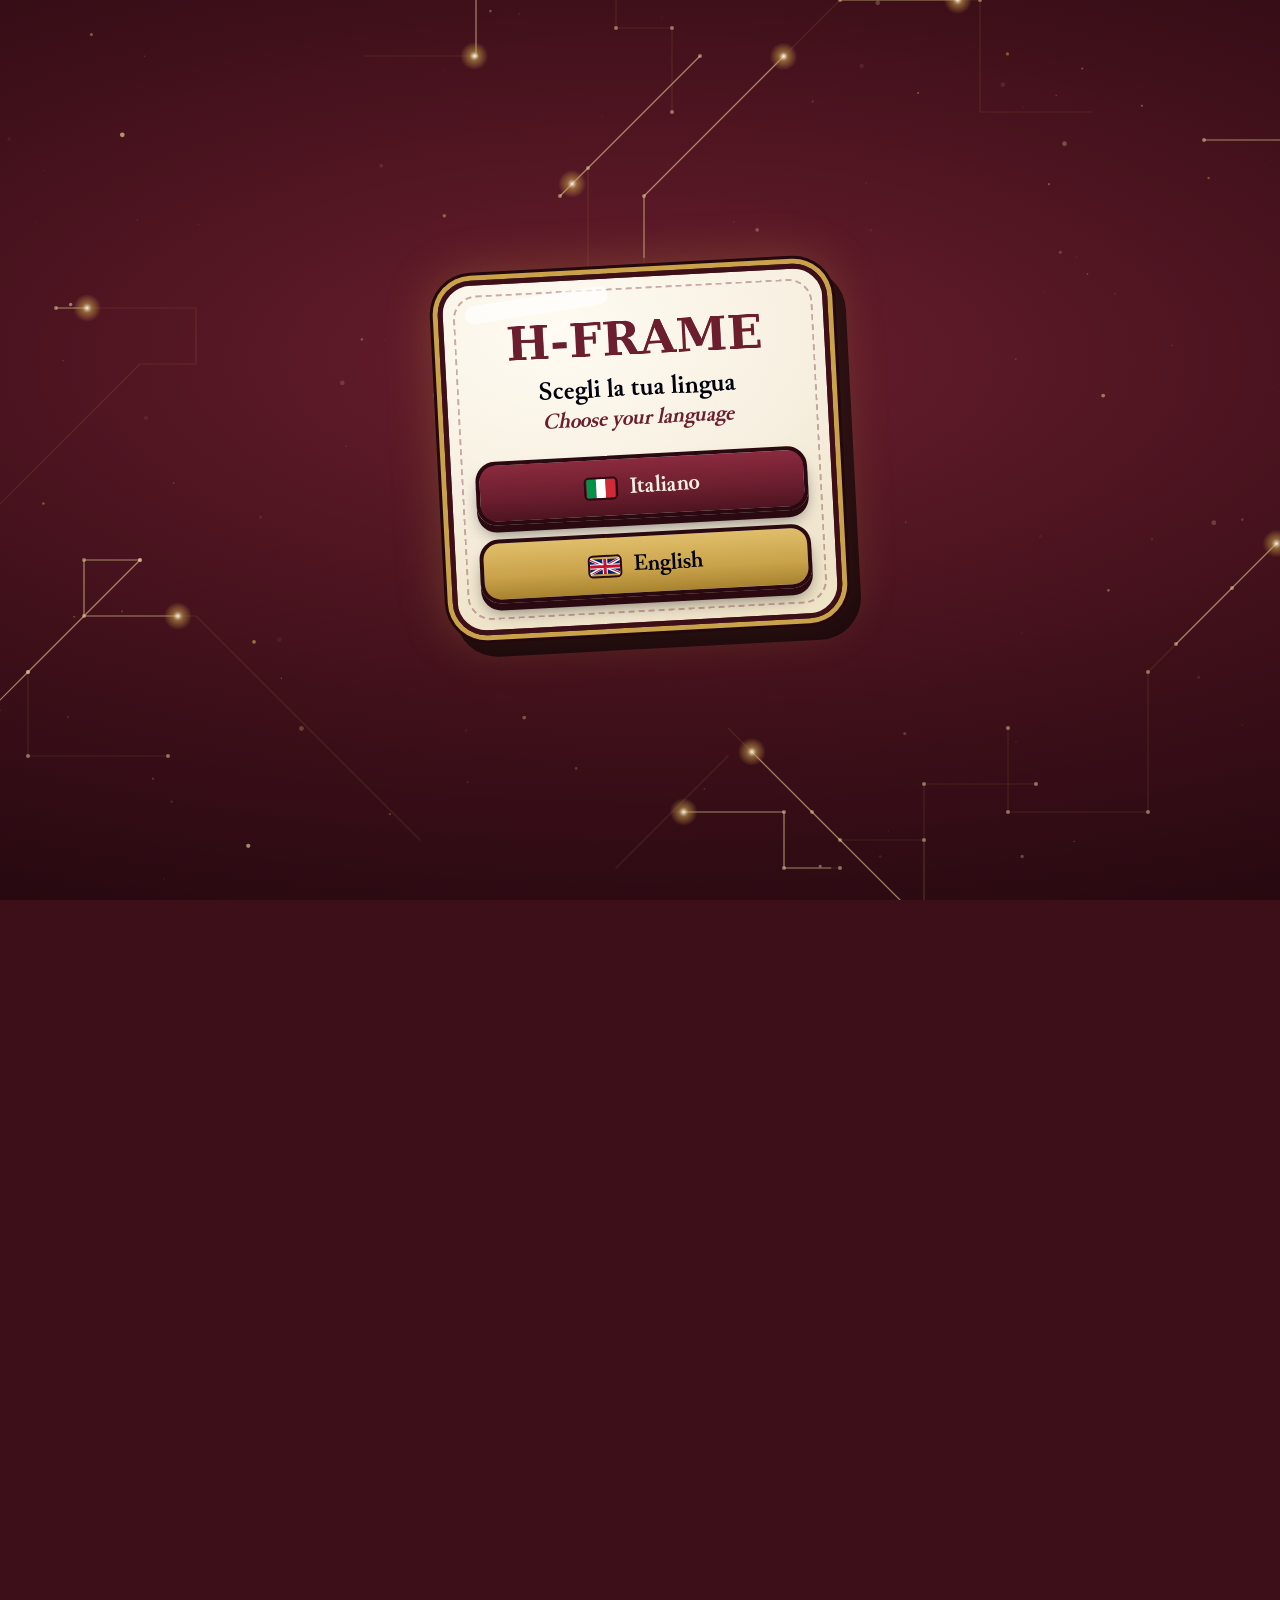
==== commit 3ed5d313: "Home: explicit 'scroll for contacts' hint + WhatsApp recommendation note" ====
--- a/index.html
+++ b/index.html
@@ -17,9 +17,9 @@
 <link rel="preload" href="assets/fonts/JunicodeVF-Roman-latin.woff2" as="font" type="font/woff2" crossorigin>
 <link rel="preload" href="assets/fonts/Silkscreen-Bold.woff2" as="font" type="font/woff2" crossorigin>
 <link rel="preload" href="assets/fonts/DejaVuSerif-Bold-sub.woff2" as="font" type="font/woff2" crossorigin>
-<link rel="stylesheet" href="assets/style.css?v=20261116a">
-<script src="config.js?v=20261116a"></script>
-<script src="i18n.js?v=20261116a"></script>
+<link rel="stylesheet" href="assets/style.css?v=20261118a">
+<script src="config.js?v=20261118a"></script>
+<script src="i18n.js?v=20261118a"></script>
 <script>/* evita il flash: sceglie subito se mostrare il badge lingua */
 (function(){var l=null;try{l=localStorage.getItem("hframe-lang")}catch(e){}
 var q=new URLSearchParams(location.search).get("lang");if(q==="it"||q==="en")l=q;
@@ -64,9 +64,9 @@
       <p class="hero-tag" data-i18n="heroTag"><span>AI</span><i>&amp;</i><span>Cybersecurity</span></p>
       <p class="hero-sub" data-i18n="heroSub">Club studentesco · H-FARM College</p>
     </div>
-    <a class="scroll-hint" href="#cose">
-      <span data-i18n="scroll">scorri</span>
-      <span class="mouse"><span class="wheel"></span></span>
+    <a class="scroll-hint" href="#links">
+      <span class="sh-txt" data-i18n="scroll">Scorri per i contatti</span>
+      <span class="sh-arr" aria-hidden="true">↓</span>
     </a>
   </section>
 
@@ -111,6 +111,7 @@
         <span class="txt"><strong data-i18n="formT">Compila il form</strong><small data-i18n="formS">Iscriviti al club</small></span>
         <span class="arr">→</span>
       </a>
+      <p class="wa-note reveal" data-i18n="waNote">L'iscrizione al gruppo WhatsApp è consigliata per stare al passo con gli eventi.</p>
       <a class="btn b-wa" data-link="whatsapp" href="#whatsapp" target="_blank" rel="noopener">
         <span class="ico"><svg viewBox="0 0 24 24" class="fill"><path d="M12 2.2a9.8 9.8 0 0 0-8.4 14.9L2.2 21.8l4.8-1.3A9.8 9.8 0 1 0 12 2.2Zm0 17.8a8 8 0 0 1-4.1-1.1l-.3-.2-2.9.8.8-2.8-.2-.3A8 8 0 1 1 12 20Zm4.4-6c-.2-.1-1.4-.7-1.7-.8-.2-.1-.4-.1-.5.1l-.8.9c-.1.2-.3.2-.5.1a6.6 6.6 0 0 1-3.3-2.9c-.2-.4.2-.4.7-1.3.1-.2 0-.3 0-.4l-.8-1.8c-.2-.5-.4-.4-.5-.4h-.5a.9.9 0 0 0-.7.3 2.8 2.8 0 0 0-.9 2.1 4.9 4.9 0 0 0 1 2.6 11.2 11.2 0 0 0 4.3 3.8c1.6.7 2.2.7 3 .6a2.6 2.6 0 0 0 1.7-1.2 2.1 2.1 0 0 0 .1-1.2c0-.1-.2-.2-.4-.3Z"/></svg></span>
         <span class="txt"><strong data-i18n="waT">Entra nel gruppo WhatsApp</strong><small data-i18n="waS">Novità, eventi e workshop</small></span>
@@ -140,6 +141,6 @@
   <p class="tiny">© <span id="y"></span> H-FRAME</p>
 </footer>
 
-<script src="assets/main.js?v=20261116a"></script>
+<script src="assets/main.js?v=20261118a"></script>
 </body>
 </html>
--- a/assets/style.css
+++ b/assets/style.css
@@ -64,12 +64,18 @@
 .hero-tag i{font-style:normal;color:var(--green)}
 .hero-sub{margin-top:8px;font-size:clamp(15px,4vw,18px);color:var(--muted);animation:fadeUp 1s .7s var(--ease) backwards}
 @keyframes fadeUp{from{opacity:0;transform:translateY(18px)}to{opacity:1;transform:none}}
-.scroll-hint{display:flex;flex-direction:column;align-items:center;gap:10px;font-family:var(--pixel);font-size:12px;letter-spacing:.2em;
-  text-transform:uppercase;color:var(--ivory);
-  opacity:calc(1 - var(--p) * 6);animation:fadeUp 1s 1.2s backwards}
-.mouse{width:22px;height:34px;border:2px solid var(--ivory);border-radius:12px;position:relative}
-.wheel{position:absolute;left:50%;top:6px;width:3px;height:7px;margin-left:-1.5px;border-radius:2px;background:var(--green);animation:wheel 1.6s ease-in-out infinite}
-@keyframes wheel{0%{opacity:0;transform:translateY(-3px)}30%{opacity:1}100%{opacity:0;transform:translateY(10px)}}
+/* invito a scorrere: pillola oro con freccia che rimbalza */
+.scroll-hint{display:inline-flex;align-items:center;gap:10px;padding:11px 20px 11px 22px;border:2px solid var(--gold);border-radius:999px;
+  background:rgba(36,8,15,.6);color:var(--gold-l);font-family:var(--serif);font-weight:700;font-size:clamp(16px,4.3vw,19px);letter-spacing:.01em;
+  box-shadow:0 0 0 4px rgba(201,162,74,.12),0 10px 26px -10px rgba(0,0,0,.7);-webkit-tap-highlight-color:transparent;
+  opacity:calc(1 - var(--p) * 6);animation:fadeUp 1s 1.2s backwards,hintBounce 2s 2.2s ease-in-out infinite;
+  transition:background .25s,color .25s,border-color .25s}
+.scroll-hint:hover,.scroll-hint:focus-visible{background:var(--gold);color:var(--ink);border-color:var(--gold-l);outline:none}
+.sh-arr{display:inline-grid;place-items:center;width:28px;height:28px;border-radius:50%;background:var(--gold);color:var(--ink);font-size:17px;line-height:1;
+  animation:arrBounce 1s ease-in-out infinite}
+.scroll-hint:hover .sh-arr,.scroll-hint:focus-visible .sh-arr{background:var(--ink);color:var(--gold-l)}
+@keyframes hintBounce{0%,60%,100%{transform:translateY(0)}30%{transform:translateY(-6px)}45%{transform:translateY(0)}52%{transform:translateY(-2px)}}
+@keyframes arrBounce{0%,100%{transform:translateY(-2px)}50%{transform:translateY(3px)}}
 
 /* ---------- epoche (momento a schermo intero) ---------- */
 .eras{position:relative;height:220vh;--e:0;--in:0}
@@ -211,6 +217,13 @@
 .btns .ripple{background:rgba(255,255,255,.45)}
 .btn.b-wa,.btn.b-pr,.btn.b-form,.btn.b-ig{border-width:2px}
 @media (min-width:900px){.btn.b-pr{grid-column:1 / -1}}
+/* nota sopra il pulsante WhatsApp */
+.wa-note{margin:6px 4px -6px;font-size:15px;line-height:1.4;color:var(--gold-l);font-style:italic}
+.wa-note::before{content:"★ ";font-style:normal;color:var(--gold)}
+@media (min-width:900px){
+  .wa-note{grid-column:2;grid-row:1;align-self:end;margin:0 4px -8px}
+  .btn.b-form{grid-column:1;grid-row:2}.btn.b-wa{grid-column:2;grid-row:2}
+}
 /* email di contatto sotto i pulsanti */
 .mails{list-style:none;margin:28px auto 0;padding:0;text-align:center;font-size:14px;line-height:1.5;color:rgba(247,240,225,.8);display:grid;gap:6px;max-width:100%}
 .mails li{overflow-wrap:anywhere}
